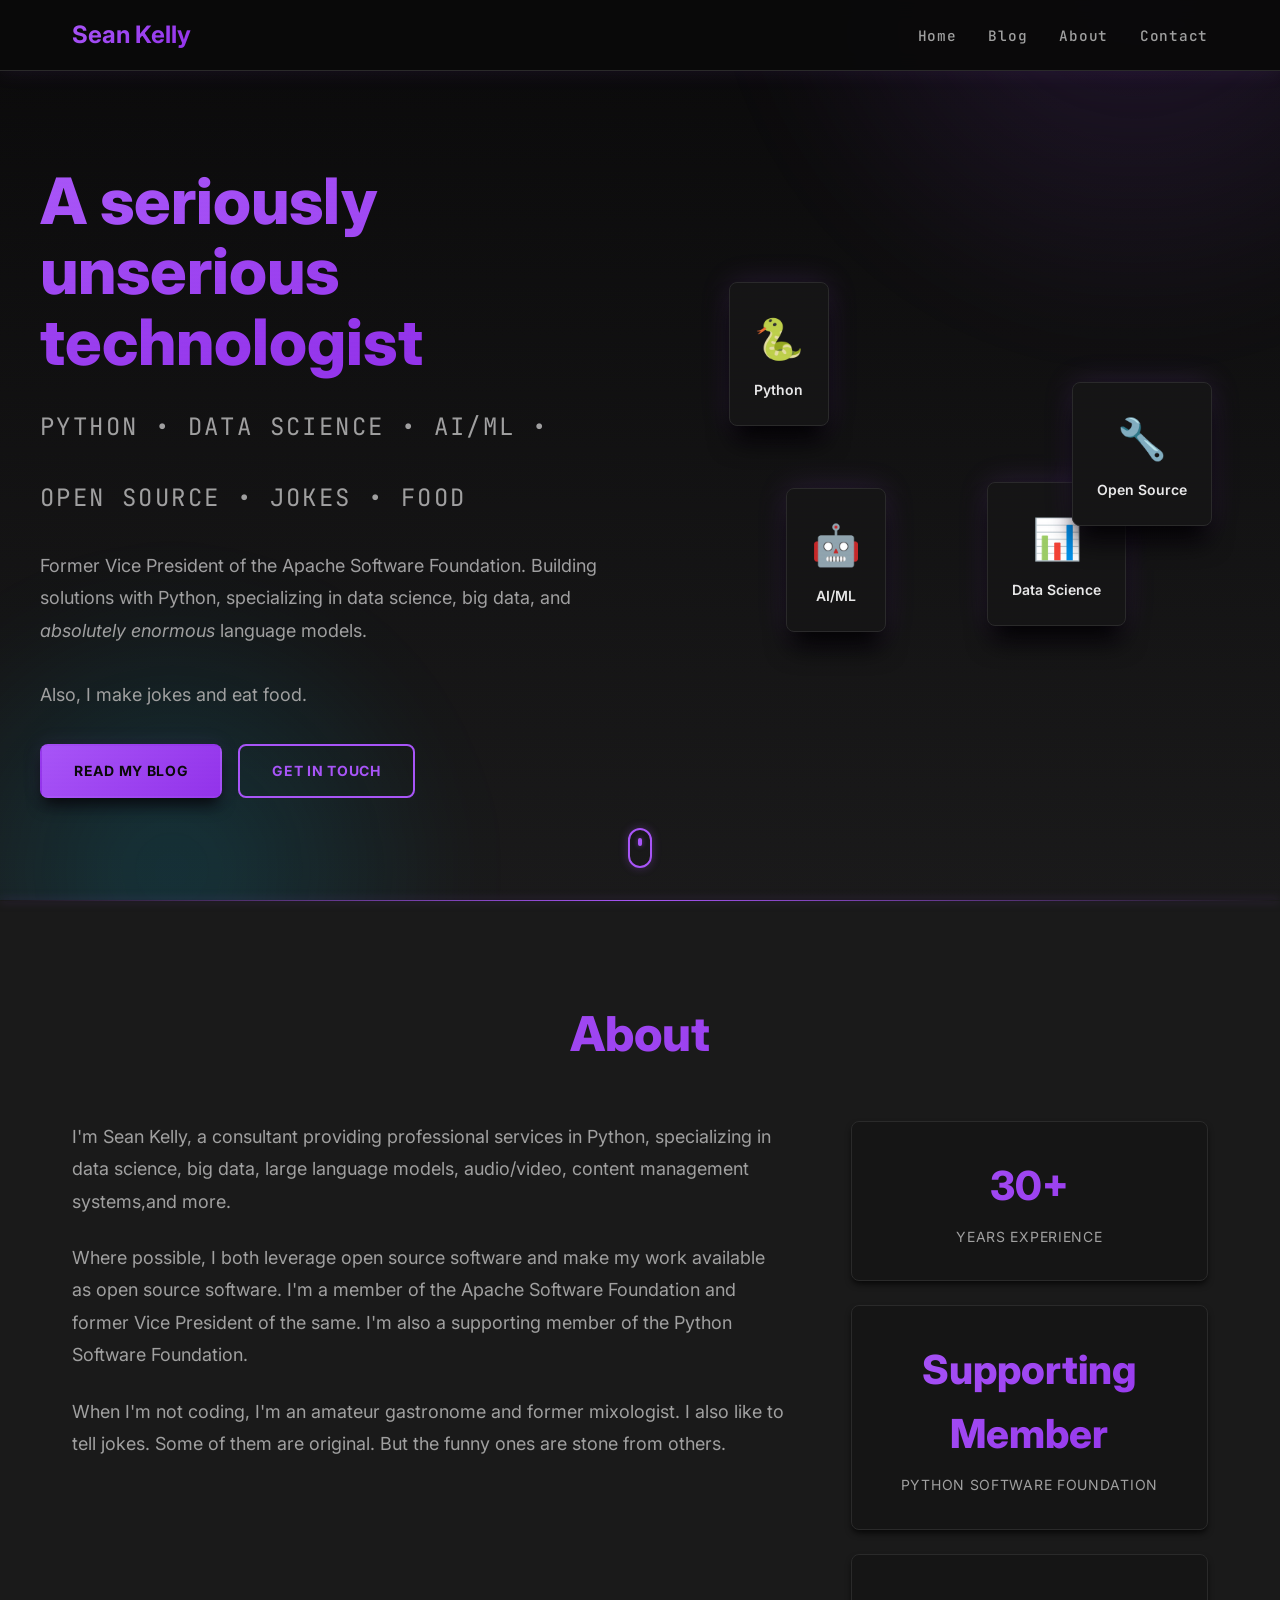
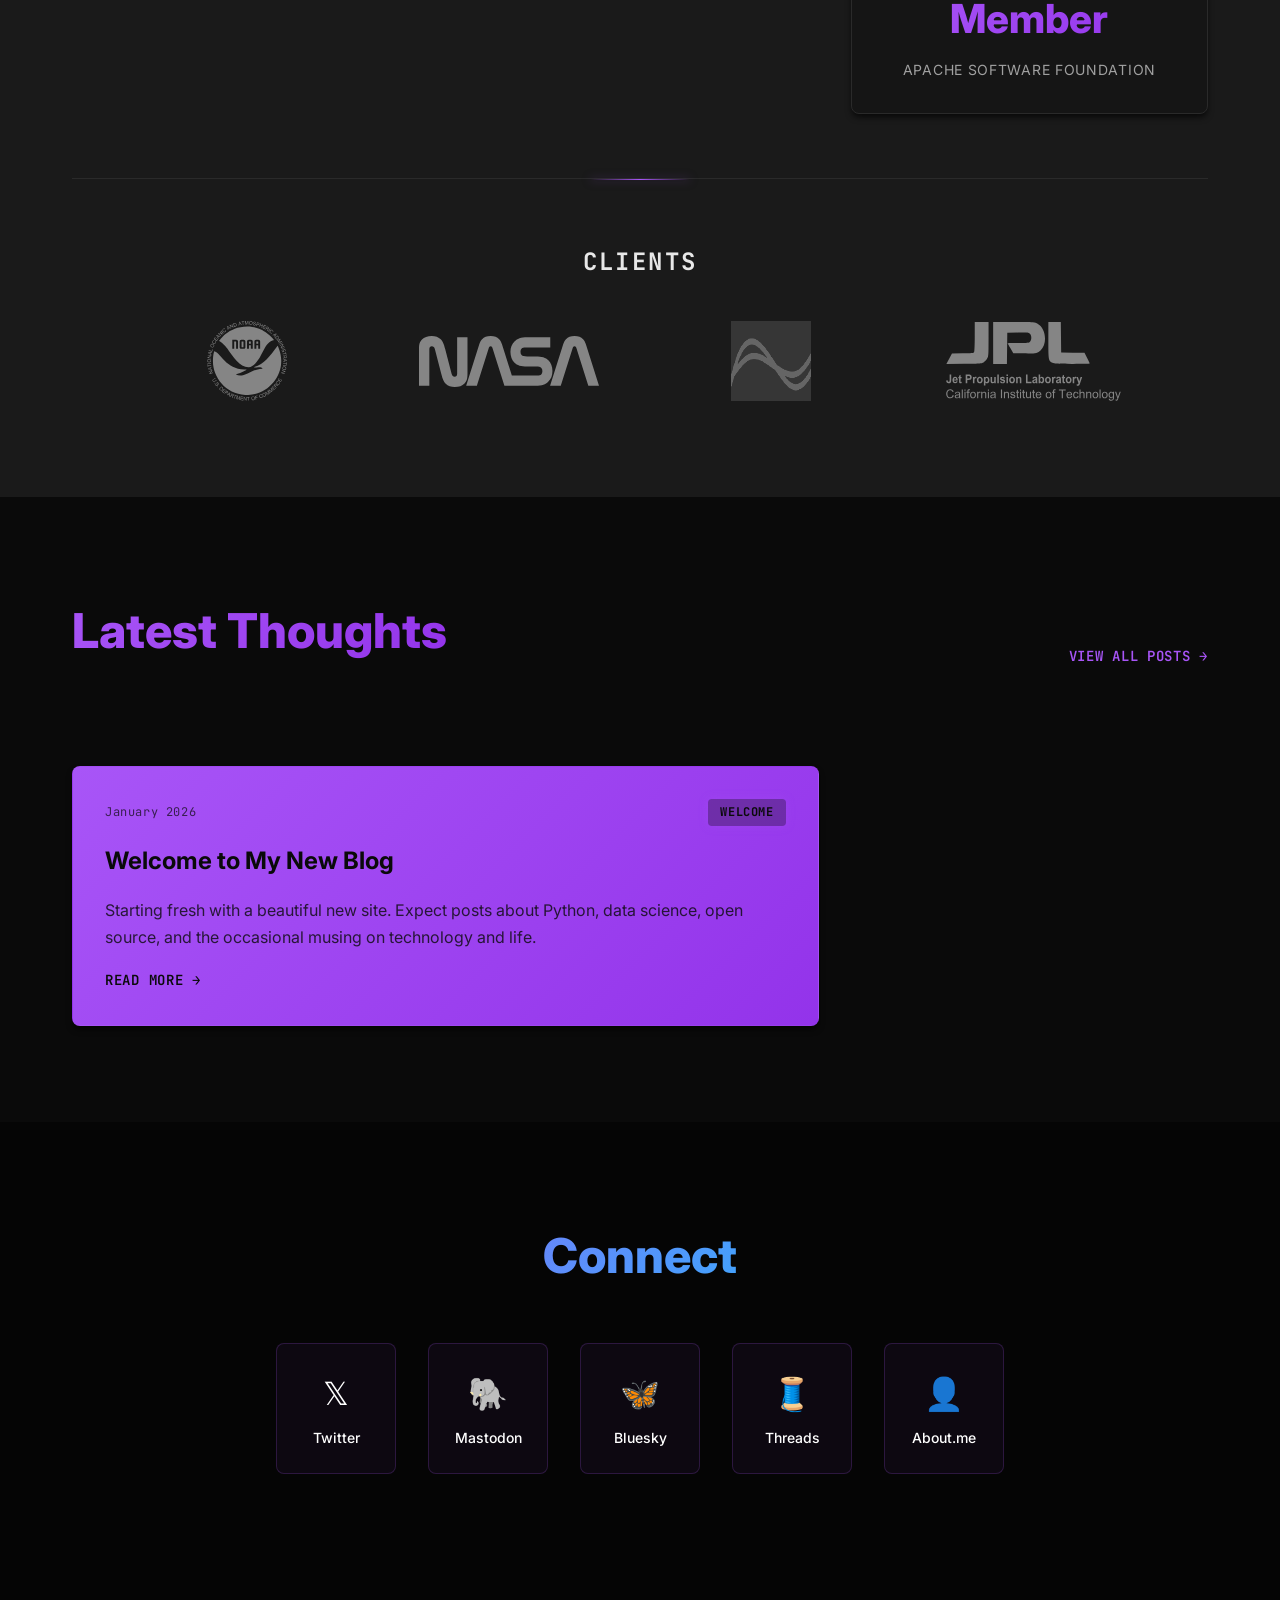
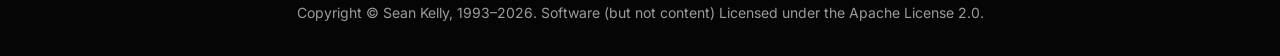
==== index.html @ 1324db7b "Progress so far" ====
<!DOCTYPE html>
<html lang="en">
<head>
    <meta charset="UTF-8">
    <meta name="viewport" content="width=device-width, initial-scale=1.0">
    <title>Sean Kelly | Independent Consultant & Technologist</title>
    <meta name="description" content="Sean Kelly - Independent consultant specializing in Python, data science, AI/ML, and open source software. Former Apache Software Foundation VP.">
    <link rel="stylesheet" href="styles.css">
    <link rel="preconnect" href="https://fonts.googleapis.com">
    <link rel="preconnect" href="https://fonts.gstatic.com" crossorigin>
    <link href="https://fonts.googleapis.com/css2?family=Inter:wght@300;400;500;600;700;800&family=JetBrains+Mono:wght@400;500&display=swap" rel="stylesheet">
</head>
<body>
    <nav class="navbar">
        <div class="nav-container">
            <a href="/" class="nav-logo">Sean Kelly</a>
            <div class="nav-links">
                <a href="/">Home</a>
                <a href="/blog.html">Blog</a>
                <a href="#about">About</a>
                <a href="#contact">Contact</a>
            </div>
        </div>
    </nav>

    <main>
        <!-- Hero Section -->
        <section class="hero">
            <div class="hero-content">
                <div class="hero-text">
                    <h1 class="hero-title">
                        <span class="gradient-text">A seriously unserious technologist</span>
                        <br>
                        <span class="hero-subtitle">Python • Data Science • AI/ML • Open Source • Jokes • Food</span>
                    </h1>
                    <p class="hero-description">
                        Former Vice President of the Apache Software Foundation. 
                        Building solutions with Python, specializing in data science, 
                        big data, and <em>absolutely enormous</em> language models.
                    </p>
                    <p class="hero-description">
                        Also, I make jokes and eat food.
                    </p>
                    <div class="hero-cta">
                        <a href="/blog.html" class="btn btn-primary">Read My Blog</a>
                        <a href="#contact" class="btn btn-secondary">Get In Touch</a>
                    </div>
                </div>
                <div class="hero-visual">
                    <div class="floating-card card-1">
                        <div class="card-icon">🐍</div>
                        <div class="card-text">Python</div>
                    </div>
                    <div class="floating-card card-2">
                        <div class="card-icon">📊</div>
                        <div class="card-text">Data Science</div>
                    </div>
                    <div class="floating-card card-3">
                        <div class="card-icon">🤖</div>
                        <div class="card-text">AI/ML</div>
                    </div>
                    <div class="floating-card card-4">
                        <div class="card-icon">🔧</div>
                        <div class="card-text">Open Source</div>
                    </div>
                </div>
            </div>
            <div class="scroll-indicator">
                <div class="mouse"></div>
            </div>
        </section>

        <!-- About Section -->
        <section id="about" class="about">
            <div class="container">
                <h2 class="section-title">About</h2>
                <div class="about-content">
                    <div class="about-text">
                        <p>
                            I'm Sean Kelly, a consultant providing professional services 
                            in Python, specializing in data science, big data, large language models,
                            audio/video, content management systems,and more.
                        </p>
                        <p>
                            Where possible, I both leverage open source software and make my work 
                            available as open source software. I'm a member of the Apache Software 
                            Foundation and former Vice President of the same. I'm also a supporting
                            member of the Python Software Foundation.
                        </p>
                        <p>
                            When I'm not coding, I'm an amateur gastronome and former mixologist.
                            I also like to tell jokes. Some of them are original. But the funny ones
                            are stone from others.
                        </p>
                    </div>
                    <div class="about-stats">
                        <div class="stat-card">
                            <div class="stat-number">30+</div>
                            <div class="stat-label">Years Experience</div>
                        </div>
                        <div class="stat-card">
                            <div class="stat-number">Supporting Member</div>
                            <div class="stat-label">Python Software Foundation</div>
                        </div>
                        <div class="stat-card">
                            <div class="stat-number">Member</div>
                            <div class="stat-label">Apache Software Foundation</div>
                        </div>
                    </div>
                </div>
                
                <!-- Clients Section -->
                <div class="clients-section">
                    <h3 class="clients-title">Clients</h3>
                    <div class="clients-grid">
                        <div class="client-logo">
                            <img src="images/logos/noaa.svg" alt="NOAA" onerror="this.style.display='none'; this.nextElementSibling.style.display='flex';">
                            <div class="client-logo-fallback" style="display: none;">NOAA</div>
                        </div>
                        <div class="client-logo">
                            <img src="images/logos/nasa.svg" alt="NASA" onerror="this.style.display='none'; this.nextElementSibling.style.display='flex';">
                            <div class="client-logo-fallback" style="display: none;">NASA</div>
                        </div>
                        <div class="client-logo">
                            <img src="images/logos/white-river.png" alt="White River" onerror="this.style.display='none'; this.nextElementSibling.style.display='flex';">
                            <div class="client-logo-fallback" style="display: none;">White River</div>
                        </div>
                        <div class="client-logo">
                            <img src="images/logos/jpl.svg" alt="JPL" onerror="this.style.display='none'; this.nextElementSibling.style.display='flex';">
                            <div class="client-logo-fallback" style="display: none;">JPL</div>
                        </div>
                    </div>
                </div>
            </div>
        </section>

        <!-- Latest Blog Posts Preview -->
        <section class="blog-preview">
            <div class="container">
                <div class="section-header">
                    <h2 class="section-title">Latest Thoughts</h2>
                    <a href="/blog.html" class="view-all">View All Posts →</a>
                </div>
                <div class="blog-grid" id="blog-preview">
                    <!-- Blog posts will be dynamically loaded or statically added -->
                    <div class="blog-card featured">
                        <div class="blog-card-header">
                            <span class="blog-date">January 2026</span>
                            <span class="blog-tag">Welcome</span>
                        </div>
                        <h3 class="blog-title">Welcome to My New Blog</h3>
                        <p class="blog-excerpt">
                            Starting fresh with a beautiful new site. Expect posts about Python, 
                            data science, open source, and the occasional musing on technology 
                            and life.
                        </p>
                        <a href="/blog.html" class="blog-link">Read More →</a>
                    </div>
                </div>
            </div>
        </section>

        <!-- Contact Section -->
        <section id="contact" class="contact">
            <div class="container">
                <h2 class="section-title">Connect</h2>
                <div class="social-links">
                    <a href="https://twitter.com/nutjob4life" class="social-link" target="_blank" rel="noopener noreferrer">
                        <span class="social-icon">𝕏</span>
                        <span class="social-label">Twitter</span>
                    </a>
                    <a href="https://fosstodon.org/@nutjob4life" class="social-link" rel="me" target="_blank" rel="noopener noreferrer">
                        <span class="social-icon">🐘</span>
                        <span class="social-label">Mastodon</span>
                    </a>
                    <a href="https://bsky.app/profile/nutjob4life.bsky.social" class="social-link" target="_blank" rel="noopener noreferrer">
                        <span class="social-icon">🦋</span>
                        <span class="social-label">Bluesky</span>
                    </a>
                    <a href="https://www.threads.net/@nutjob4life" class="social-link" target="_blank" rel="noopener noreferrer">
                        <span class="social-icon">🧵</span>
                        <span class="social-label">Threads</span>
                    </a>
                    <a href="https://about.me/sean.c.kelly" class="social-link" target="_blank" rel="noopener noreferrer">
                        <span class="social-icon">👤</span>
                        <span class="social-label">About.me</span>
                    </a>
                </div>
            </div>
        </section>
    </main>

    <footer class="footer">
        <div class="container">
            <p>Copyright © Sean Kelly, 1993–2026. Software (but not content) Licensed under the Apache License 2.0.</p>
        </div>
    </footer>

    <script src="script.js"></script>
</body>
</html>
---- styles.css ----
/* Reset and Base Styles */
* {
    margin: 0;
    padding: 0;
    box-sizing: border-box;
}

:root {
    /* Expanse-inspired dark theme with purple accents */
    --primary-color: #a855f7; /* Vibrant purple */
    --primary-dark: #9333ea;
    --secondary-color: #00d4ff; /* Cyan - like ship systems */
    --accent-color: #c084fc; /* Lighter purple */
    --text-primary: #e8e8e8;
    --text-secondary: #a0a0a0;
    --bg-primary: #0a0a0a; /* Deep space black */
    --bg-secondary: #1a1a1a; /* Slightly lighter for sections */
    --bg-dark: #050505; /* Darkest for contrast */
    --bg-card: #151515; /* Card backgrounds */
    --border-color: #2a2a2a;
    --border-glow: rgba(168, 85, 247, 0.3);
    --gradient-1: linear-gradient(135deg, #a855f7 0%, #9333ea 100%); /* Purple gradient */
    --gradient-2: linear-gradient(135deg, #00d4ff 0%, #0099cc 100%); /* Cyan gradient */
    --gradient-3: linear-gradient(135deg, #a855f7 0%, #00d4ff 100%); /* Purple to cyan */
    --gradient-4: linear-gradient(135deg, #1a1a1a 0%, #0a0a0a 100%);
    --shadow-sm: 0 1px 2px 0 rgba(0, 0, 0, 0.5);
    --shadow-md: 0 4px 6px -1px rgba(0, 0, 0, 0.7);
    --shadow-lg: 0 10px 15px -3px rgba(0, 0, 0, 0.8), 0 0 20px rgba(168, 85, 247, 0.1);
    --shadow-xl: 0 20px 25px -5px rgba(0, 0, 0, 0.9), 0 0 30px rgba(168, 85, 247, 0.15);
}

html {
    scroll-behavior: smooth;
}

body {
    font-family: 'Inter', -apple-system, BlinkMacSystemFont, 'Segoe UI', sans-serif;
    color: var(--text-primary);
    background-color: var(--bg-primary);
    background-image: 
        radial-gradient(circle at 20% 50%, rgba(168, 85, 247, 0.03) 0%, transparent 50%),
        radial-gradient(circle at 80% 80%, rgba(0, 212, 255, 0.03) 0%, transparent 50%),
        radial-gradient(circle at 40% 20%, rgba(168, 85, 247, 0.02) 0%, transparent 50%);
    background-attachment: fixed;
    line-height: 1.6;
    overflow-x: hidden;
    position: relative;
}

body::before {
    content: '';
    position: fixed;
    top: 0;
    left: 0;
    width: 100%;
    height: 100%;
    background-image: 
        radial-gradient(2px 2px at 20% 30%, rgba(255, 255, 255, 0.15), transparent),
        radial-gradient(2px 2px at 60% 70%, rgba(168, 85, 247, 0.1), transparent),
        radial-gradient(1px 1px at 50% 50%, rgba(255, 255, 255, 0.2), transparent),
        radial-gradient(1px 1px at 80% 10%, rgba(0, 212, 255, 0.1), transparent),
        radial-gradient(2px 2px at 90% 60%, rgba(255, 255, 255, 0.1), transparent),
        radial-gradient(1px 1px at 33% 80%, rgba(168, 85, 247, 0.15), transparent),
        radial-gradient(1px 1px at 15% 90%, rgba(0, 212, 255, 0.1), transparent);
    background-size: 200% 200%;
    background-position: 0% 0%;
    pointer-events: none;
    z-index: 0;
    animation: starfield 60s linear infinite;
    opacity: 0.6;
}

@keyframes starfield {
    0% {
        background-position: 0% 0%;
    }
    100% {
        background-position: 100% 100%;
    }
}

.container {
    max-width: 1200px;
    margin: 0 auto;
    padding: 0 2rem;
}

/* Navigation */
.navbar {
    position: fixed;
    top: 0;
    left: 0;
    right: 0;
    background: rgba(10, 10, 10, 0.95);
    backdrop-filter: blur(10px);
    border-bottom: 1px solid var(--border-color);
    box-shadow: 0 0 20px rgba(168, 85, 247, 0.1);
    z-index: 1000;
    transition: all 0.3s ease;
}

.navbar.scrolled {
    box-shadow: var(--shadow-md), 0 0 30px rgba(168, 85, 247, 0.15);
    border-bottom-color: rgba(168, 85, 247, 0.3);
}

.nav-container {
    max-width: 1200px;
    margin: 0 auto;
    padding: 1rem 2rem;
    display: flex;
    justify-content: space-between;
    align-items: center;
}

.nav-logo {
    font-size: 1.5rem;
    font-weight: 700;
    background: var(--gradient-1);
    -webkit-background-clip: text;
    -webkit-text-fill-color: transparent;
    background-clip: text;
    text-decoration: none;
    transition: transform 0.3s ease;
}

.nav-logo:hover {
    transform: scale(1.05);
}

.nav-links {
    display: flex;
    gap: 2rem;
    align-items: center;
}

.nav-links a {
    color: var(--text-secondary);
    text-decoration: none;
    font-weight: 500;
    transition: all 0.3s ease;
    position: relative;
    font-family: 'JetBrains Mono', monospace;
    font-size: 0.9rem;
    letter-spacing: 0.05em;
}

.nav-links a:hover,
.nav-links a.active {
    color: var(--primary-color);
    text-shadow: 0 0 10px rgba(168, 85, 247, 0.5);
}

.nav-links a::after {
    content: '';
    position: absolute;
    bottom: -4px;
    left: 0;
    width: 0;
    height: 2px;
    background: var(--gradient-1);
    box-shadow: 0 0 10px rgba(168, 85, 247, 0.8);
    transition: width 0.3s ease;
}

.nav-links a:hover::after,
.nav-links a.active::after {
    width: 100%;
}

/* Hero Section */
.hero {
    min-height: 100vh;
    display: flex;
    align-items: center;
    justify-content: center;
    position: relative;
    padding: 8rem 2rem 4rem;
    background: linear-gradient(180deg, #0a0a0a 0%, #1a1a1a 100%);
    overflow: hidden;
    z-index: 1;
}

.hero::before {
    content: '';
    position: absolute;
    top: -50%;
    right: -20%;
    width: 800px;
    height: 800px;
    background: radial-gradient(circle, rgba(168, 85, 247, 0.15) 0%, transparent 70%);
    border-radius: 50%;
    animation: float 20s ease-in-out infinite;
    filter: blur(40px);
}

.hero::after {
    content: '';
    position: absolute;
    bottom: -30%;
    left: -10%;
    width: 600px;
    height: 600px;
    background: radial-gradient(circle, rgba(0, 212, 255, 0.15) 0%, transparent 70%);
    border-radius: 50%;
    animation: float 15s ease-in-out infinite reverse;
    filter: blur(40px);
}

@keyframes float {
    0%, 100% {
        transform: translate(0, 0) rotate(0deg);
    }
    50% {
        transform: translate(30px, -30px) rotate(180deg);
    }
}

.hero-content {
    max-width: 1200px;
    width: 100%;
    display: grid;
    grid-template-columns: 1fr 1fr;
    gap: 4rem;
    align-items: center;
    position: relative;
    z-index: 1;
}

.hero-text {
    animation: fadeInUp 0.8s ease-out;
}

.hero-title {
    font-size: clamp(2.5rem, 5vw, 4rem);
    font-weight: 800;
    line-height: 1.1;
    margin-bottom: 1.5rem;
}

.gradient-text {
    background: var(--gradient-1);
    -webkit-background-clip: text;
    -webkit-text-fill-color: transparent;
    background-clip: text;
}

.hero-subtitle {
    font-size: clamp(1.25rem, 2vw, 1.5rem);
    font-weight: 400;
    color: var(--text-secondary);
    font-family: 'JetBrains Mono', monospace;
    letter-spacing: 0.1em;
    text-transform: uppercase;
}

.hero-description {
    font-size: 1.125rem;
    color: var(--text-secondary);
    margin: 2rem 0;
    line-height: 1.8;
}

.hero-cta {
    display: flex;
    gap: 1rem;
    margin-top: 2rem;
    flex-wrap: wrap;
}

.btn {
    padding: 0.875rem 2rem;
    border-radius: 0.5rem;
    font-weight: 600;
    text-decoration: none;
    transition: all 0.3s ease;
    display: inline-block;
    border: 2px solid transparent;
}

.btn-primary {
    background: var(--gradient-1);
    color: #0a0a0a;
    box-shadow: var(--shadow-lg);
    font-weight: 700;
    text-transform: uppercase;
    letter-spacing: 0.05em;
    font-size: 0.875rem;
}

.btn-primary:hover {
    transform: translateY(-2px);
    box-shadow: var(--shadow-xl), 0 0 30px rgba(168, 85, 247, 0.4);
    color: #0a0a0a;
}

.btn-secondary {
    background: transparent;
    color: var(--primary-color);
    border-color: var(--primary-color);
    font-weight: 700;
    text-transform: uppercase;
    letter-spacing: 0.05em;
    font-size: 0.875rem;
}

.btn-secondary:hover {
    background: var(--primary-color);
    color: #0a0a0a;
    transform: translateY(-2px);
    box-shadow: 0 0 20px rgba(168, 85, 247, 0.4);
}

/* Hero Visual */
.hero-visual {
    position: relative;
    height: 500px;
    animation: fadeInRight 0.8s ease-out 0.2s both;
}

.floating-card {
    position: absolute;
    background: var(--bg-card);
    border: 1px solid var(--border-color);
    border-radius: 0.5rem;
    padding: 1.5rem;
    box-shadow: var(--shadow-xl);
    display: flex;
    flex-direction: column;
    align-items: center;
    gap: 0.5rem;
    transition: all 0.3s ease;
    animation: floatCard 6s ease-in-out infinite;
    backdrop-filter: blur(10px);
}

.floating-card:hover {
    transform: scale(1.1) translateY(-10px);
    z-index: 10;
    border-color: var(--primary-color);
    box-shadow: var(--shadow-xl), 0 0 30px rgba(168, 85, 247, 0.3);
}

.card-icon {
    font-size: 2.5rem;
}

.card-text {
    font-weight: 600;
    color: var(--text-primary);
    font-size: 0.875rem;
}

.card-1 {
    top: 10%;
    left: 10%;
    animation-delay: 0s;
}

.card-2 {
    top: 50%;
    right: 20%;
    animation-delay: 1.5s;
}

.card-3 {
    bottom: 20%;
    left: 20%;
    animation-delay: 3s;
}

.card-4 {
    top: 30%;
    right: 5%;
    animation-delay: 4.5s;
}

@keyframes floatCard {
    0%, 100% {
        transform: translate(0, 0) rotate(0deg);
    }
    25% {
        transform: translate(10px, -15px) rotate(2deg);
    }
    50% {
        transform: translate(-5px, -25px) rotate(-2deg);
    }
    75% {
        transform: translate(-10px, -10px) rotate(1deg);
    }
}

@keyframes fadeInUp {
    from {
        opacity: 0;
        transform: translateY(30px);
    }
    to {
        opacity: 1;
        transform: translateY(0);
    }
}

@keyframes fadeInRight {
    from {
        opacity: 0;
        transform: translateX(30px);
    }
    to {
        opacity: 1;
        transform: translateX(0);
    }
}

/* Scroll Indicator */
.scroll-indicator {
    position: absolute;
    bottom: 2rem;
    left: 50%;
    transform: translateX(-50%);
    animation: bounce 2s infinite;
}

.mouse {
    width: 24px;
    height: 40px;
    border: 2px solid var(--primary-color);
    border-radius: 12px;
    position: relative;
    box-shadow: 0 0 10px rgba(168, 85, 247, 0.3);
}

.mouse::before {
    content: '';
    width: 4px;
    height: 8px;
    background: var(--primary-color);
    border-radius: 2px;
    position: absolute;
    top: 8px;
    left: 50%;
    transform: translateX(-50%);
    animation: scroll 2s infinite;
    box-shadow: 0 0 5px rgba(168, 85, 247, 0.5);
}

@keyframes bounce {
    0%, 100% {
        transform: translateX(-50%) translateY(0);
    }
    50% {
        transform: translateX(-50%) translateY(-10px);
    }
}

@keyframes scroll {
    0% {
        opacity: 1;
        transform: translateX(-50%) translateY(0);
    }
    100% {
        opacity: 0;
        transform: translateX(-50%) translateY(12px);
    }
}

/* Main element */
main {
    position: relative;
    z-index: 1;
}

/* Subtle scanline effect for Expanse feel */
main::after {
    content: '';
    position: fixed;
    top: 0;
    left: 0;
    width: 100%;
    height: 100%;
    background: linear-gradient(
        transparent 50%,
        rgba(168, 85, 247, 0.015) 50%
    );
    background-size: 100% 4px;
    pointer-events: none;
    z-index: 9999;
    animation: scanline 8s linear infinite;
    opacity: 0.4;
}

@keyframes scanline {
    0% {
        transform: translateY(0);
    }
    100% {
        transform: translateY(4px);
    }
}

/* Section Styles */
section {
    padding: 6rem 0;
    position: relative;
}

.section-title {
    font-size: clamp(2rem, 4vw, 3rem);
    font-weight: 800;
    margin-bottom: 3rem;
    text-align: center;
    background: var(--gradient-1);
    -webkit-background-clip: text;
    -webkit-text-fill-color: transparent;
    background-clip: text;
}

/* About Section */
.about {
    background: var(--bg-secondary);
    position: relative;
    z-index: 1;
}

.about::before {
    content: '';
    position: absolute;
    top: 0;
    left: 0;
    right: 0;
    height: 1px;
    background: linear-gradient(90deg, transparent, var(--primary-color), transparent);
    box-shadow: 0 0 10px rgba(168, 85, 247, 0.5);
}

.about-content {
    display: grid;
    grid-template-columns: 2fr 1fr;
    gap: 4rem;
    align-items: start;
}

.about-text p {
    font-size: 1.125rem;
    color: var(--text-secondary);
    margin-bottom: 1.5rem;
    line-height: 1.8;
}

.about-stats {
    display: flex;
    flex-direction: column;
    gap: 1.5rem;
}

.stat-card {
    background: var(--bg-card);
    border: 1px solid var(--border-color);
    padding: 2rem;
    border-radius: 0.5rem;
    box-shadow: var(--shadow-md);
    text-align: center;
    transition: all 0.3s ease;
    position: relative;
    overflow: hidden;
}

.stat-card::before {
    content: '';
    position: absolute;
    top: 0;
    left: 0;
    right: 0;
    height: 2px;
    background: var(--gradient-1);
    transform: scaleX(0);
    transition: transform 0.3s ease;
}

.stat-card:hover {
    transform: translateY(-5px);
    box-shadow: var(--shadow-xl), 0 0 20px rgba(168, 85, 247, 0.2);
    border-color: var(--primary-color);
}

.stat-card:hover::before {
    transform: scaleX(1);
}

.stat-number {
    font-size: 2.5rem;
    font-weight: 800;
    background: var(--gradient-1);
    -webkit-background-clip: text;
    -webkit-text-fill-color: transparent;
    background-clip: text;
}

.stat-label {
    color: var(--text-secondary);
    font-size: 0.875rem;
    margin-top: 0.5rem;
    text-transform: uppercase;
    letter-spacing: 0.05em;
}

/* Clients Section */
.clients-section {
    margin-top: 4rem;
    padding-top: 4rem;
    border-top: 1px solid var(--border-color);
    position: relative;
}

.clients-section::before {
    content: '';
    position: absolute;
    top: 0;
    left: 50%;
    transform: translateX(-50%);
    width: 100px;
    height: 1px;
    background: linear-gradient(90deg, transparent, var(--primary-color), transparent);
    box-shadow: 0 0 10px rgba(168, 85, 247, 0.5);
}

.clients-title {
    font-size: 1.5rem;
    font-weight: 700;
    text-align: center;
    margin-bottom: 2.5rem;
    color: var(--text-primary);
    text-transform: uppercase;
    letter-spacing: 0.1em;
    font-family: 'JetBrains Mono', monospace;
}

.clients-grid {
    display: grid;
    grid-template-columns: repeat(4, 1fr);
    gap: 3rem;
    align-items: center;
    justify-items: center;
    max-width: 1000px;
    margin: 0 auto;
}

.client-logo {
    width: 100%;
    max-width: 180px;
    height: 80px;
    display: flex;
    align-items: center;
    justify-content: center;
    opacity: 0.6;
    transition: all 0.3s ease;
    filter: grayscale(100%) brightness(0.8);
    position: relative;
}

.client-logo:hover {
    opacity: 1;
    filter: grayscale(0%) brightness(1);
    transform: scale(1.05);
}

.client-logo img {
    width: 100%;
    height: 100%;
    object-fit: contain;
    transition: all 0.3s ease;
    display: block;
}

/* Apply monochrome filter to SVG files */
.client-logo img[src$=".svg"] {
    filter: brightness(0) invert(1);
}

/* Handle PNG files - if you see a gray square, the PNG likely has a white/light background */
/* When we invert a white background, it becomes black and invisible */
/* Solution: Don't invert, just make it grayscale and bright */

.client-logo img[src$=".png"] {
    /* For PNGs: Use grayscale + brightness instead of invert */
    /* This works better for logos with white/light backgrounds */
    filter: grayscale(100%) brightness(1.5) contrast(1.1);
    opacity: 0.7;
}

.client-logo:hover img {
    opacity: 1;
}

.client-logo:hover img[src$=".svg"] {
    filter: brightness(0) invert(1) drop-shadow(0 0 10px rgba(168, 85, 247, 0.5));
}

.client-logo:hover img[src$=".png"] {
    filter: grayscale(100%) brightness(1.8) contrast(1.2) drop-shadow(0 0 10px rgba(168, 85, 247, 0.5));
    opacity: 1;
}

.client-logo-fallback {
    display: none;
    font-family: 'JetBrains Mono', monospace;
    font-size: 1.25rem;
    font-weight: 700;
    color: var(--text-secondary);
    text-transform: uppercase;
    letter-spacing: 0.1em;
    transition: all 0.3s ease;
    align-items: center;
    justify-content: center;
    width: 100%;
    height: 100%;
}

.client-logo:hover .client-logo-fallback {
    color: var(--primary-color);
    text-shadow: 0 0 10px rgba(168, 85, 247, 0.5);
}

/* Blog Preview Section */
.blog-preview {
    background: var(--bg-primary);
    position: relative;
    z-index: 1;
}

.section-header {
    display: flex;
    justify-content: space-between;
    align-items: center;
    margin-bottom: 3rem;
}

.view-all {
    color: var(--primary-color);
    text-decoration: none;
    font-weight: 600;
    transition: all 0.3s ease;
    font-family: 'JetBrains Mono', monospace;
    text-transform: uppercase;
    letter-spacing: 0.05em;
    font-size: 0.875rem;
}

.view-all:hover {
    transform: translateX(5px);
    text-shadow: 0 0 10px rgba(168, 85, 247, 0.5);
}

.blog-grid {
    display: grid;
    grid-template-columns: repeat(auto-fill, minmax(300px, 1fr));
    gap: 2rem;
}

.blog-card {
    background: var(--bg-card);
    border-radius: 0.5rem;
    padding: 2rem;
    box-shadow: var(--shadow-md);
    transition: all 0.3s ease;
    border: 1px solid var(--border-color);
    position: relative;
    overflow: hidden;
}

.blog-card::before {
    content: '';
    position: absolute;
    top: 0;
    left: 0;
    width: 3px;
    height: 100%;
    background: var(--gradient-1);
    transform: scaleY(0);
    transition: transform 0.3s ease;
}

.blog-card:hover {
    transform: translateY(-5px);
    box-shadow: var(--shadow-xl), 0 0 20px rgba(168, 85, 247, 0.2);
    border-color: var(--primary-color);
}

.blog-card:hover::before {
    transform: scaleY(1);
}

.blog-card.featured {
    grid-column: span 2;
    background: var(--gradient-1);
    color: #0a0a0a;
    border-color: transparent;
}

.blog-card.featured::before {
    display: none;
}

.blog-card-header {
    display: flex;
    justify-content: space-between;
    align-items: center;
    margin-bottom: 1rem;
    font-size: 0.875rem;
}

.blog-date {
    color: var(--text-secondary);
    font-family: 'JetBrains Mono', monospace;
    font-size: 0.75rem;
    letter-spacing: 0.05em;
}

.blog-card.featured .blog-date {
    color: rgba(10, 10, 10, 0.7);
}

.blog-tag {
    background: var(--primary-color);
    color: #0a0a0a;
    padding: 0.25rem 0.75rem;
    border-radius: 0.25rem;
    font-size: 0.75rem;
    font-weight: 700;
    font-family: 'JetBrains Mono', monospace;
    text-transform: uppercase;
    letter-spacing: 0.05em;
    box-shadow: 0 0 10px rgba(168, 85, 247, 0.3);
}

.blog-card.featured .blog-tag {
    background: rgba(10, 10, 10, 0.3);
    color: #0a0a0a;
}

.blog-title {
    font-size: 1.5rem;
    font-weight: 700;
    margin-bottom: 1rem;
    color: var(--text-primary);
}

.blog-card.featured .blog-title {
    color: #0a0a0a;
}

.blog-excerpt {
    color: var(--text-secondary);
    margin-bottom: 1rem;
    line-height: 1.7;
}

.blog-card.featured .blog-excerpt {
    color: rgba(10, 10, 10, 0.8);
}

.blog-link {
    color: var(--primary-color);
    text-decoration: none;
    font-weight: 600;
    transition: all 0.3s ease;
    display: inline-block;
    font-family: 'JetBrains Mono', monospace;
    font-size: 0.875rem;
    text-transform: uppercase;
    letter-spacing: 0.05em;
}

.blog-link:hover {
    transform: translateX(5px);
    text-shadow: 0 0 10px rgba(168, 85, 247, 0.5);
}

.blog-card.featured .blog-link {
    color: #0a0a0a;
}

/* Blog Page */
.blog-header {
    padding: 8rem 2rem 4rem;
    text-align: center;
    background: var(--gradient-1);
    color: #0a0a0a;
    margin-top: 60px;
    position: relative;
    overflow: hidden;
}

.blog-header::before {
    content: '';
    position: absolute;
    top: 0;
    left: 0;
    right: 0;
    bottom: 0;
    background: 
        repeating-linear-gradient(
            0deg,
            transparent,
            transparent 2px,
            rgba(10, 10, 10, 0.03) 2px,
            rgba(10, 10, 10, 0.03) 4px
        );
    pointer-events: none;
}

.page-title {
    font-size: clamp(2.5rem, 5vw, 4rem);
    font-weight: 800;
    margin-bottom: 1rem;
}

.page-subtitle {
    font-size: 1.25rem;
    opacity: 0.9;
}

.blog-list {
    padding: 4rem 0;
    position: relative;
    z-index: 1;
}

/* Contact Section */
.contact {
    background: var(--bg-dark);
    color: white;
}

.contact .section-title {
    background: linear-gradient(135deg, #a855f7 0%, #00d4ff 100%);
    -webkit-background-clip: text;
    -webkit-text-fill-color: transparent;
    background-clip: text;
}

.social-links {
    display: flex;
    justify-content: center;
    gap: 2rem;
    flex-wrap: wrap;
}

.social-link {
    display: flex;
    flex-direction: column;
    align-items: center;
    gap: 0.5rem;
    padding: 1.5rem;
    background: rgba(168, 85, 247, 0.05);
    border-radius: 0.5rem;
    text-decoration: none;
    color: white;
    transition: all 0.3s ease;
    border: 1px solid rgba(168, 85, 247, 0.2);
    min-width: 120px;
    position: relative;
    overflow: hidden;
}

.social-link::before {
    content: '';
    position: absolute;
    top: 0;
    left: -100%;
    width: 100%;
    height: 100%;
    background: linear-gradient(90deg, transparent, rgba(168, 85, 247, 0.2), transparent);
    transition: left 0.5s ease;
}

.social-link:hover::before {
    left: 100%;
}

.social-link:hover {
    background: rgba(168, 85, 247, 0.1);
    transform: translateY(-5px);
    border-color: var(--primary-color);
    box-shadow: 0 0 20px rgba(168, 85, 247, 0.3);
}

.social-icon {
    font-size: 2rem;
}

.social-label {
    font-size: 0.875rem;
    font-weight: 500;
}

/* Footer */
.footer {
    background: var(--bg-dark);
    color: rgba(255, 255, 255, 0.6);
    padding: 2rem 0;
    text-align: center;
    font-size: 0.875rem;
}

/* Responsive Design */
@media (max-width: 768px) {
    .nav-links {
        gap: 1rem;
        font-size: 0.875rem;
    }

    .hero-content {
        grid-template-columns: 1fr;
        gap: 2rem;
    }

    .hero-visual {
        height: 300px;
    }

    .about-content {
        grid-template-columns: 1fr;
    }

    .clients-grid {
        grid-template-columns: repeat(2, 1fr);
        gap: 2rem;
    }

    .blog-card.featured {
        grid-column: span 1;
    }

    .section-header {
        flex-direction: column;
        align-items: flex-start;
        gap: 1rem;
    }

    .hero-cta {
        flex-direction: column;
    }

    .btn {
        width: 100%;
        text-align: center;
    }
}

@media (max-width: 480px) {
    .container {
        padding: 0 1rem;
    }

    .nav-container {
        padding: 1rem;
    }

    .hero {
        padding: 6rem 1rem 2rem;
    }

    section {
        padding: 4rem 0;
    }

    .blog-grid {
        grid-template-columns: 1fr;
    }

    .clients-grid {
        grid-template-columns: 1fr;
        gap: 2rem;
    }

    .client-logo {
        max-width: 150px;
        height: 60px;
    }
}
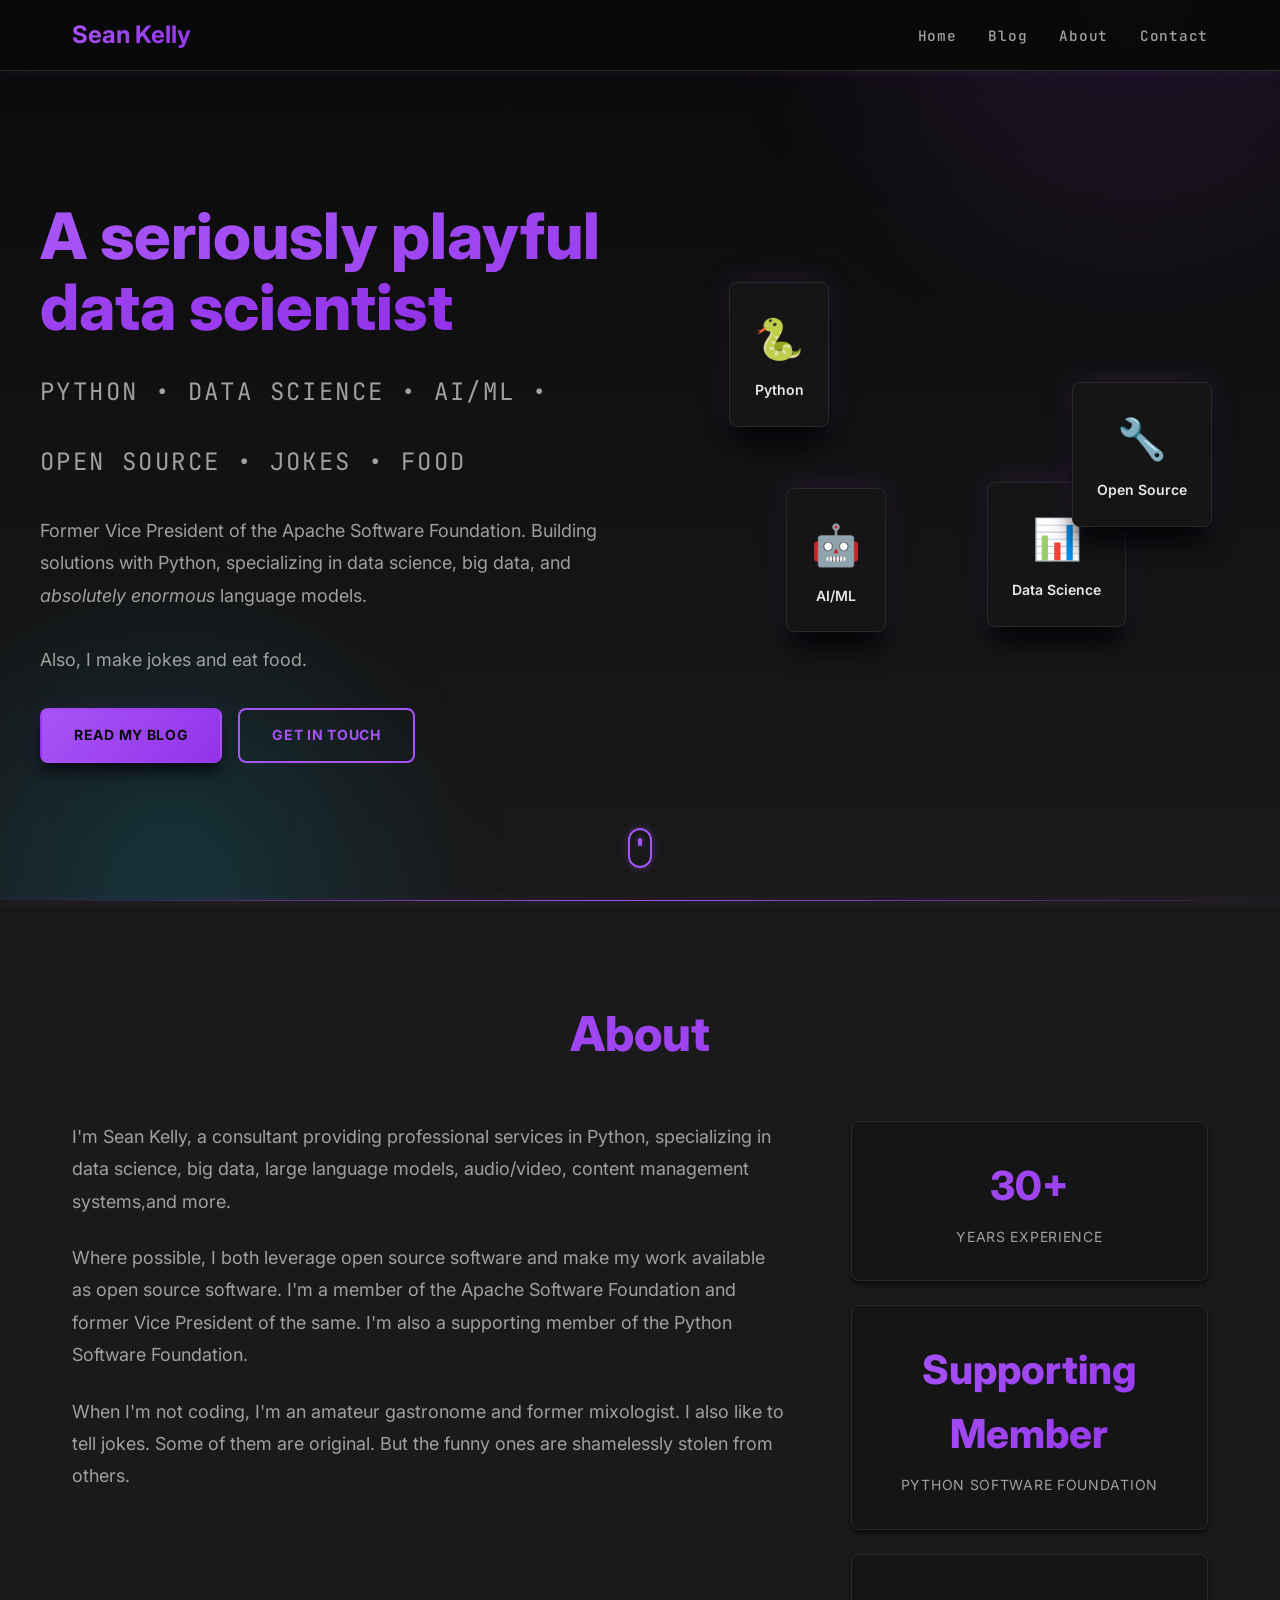
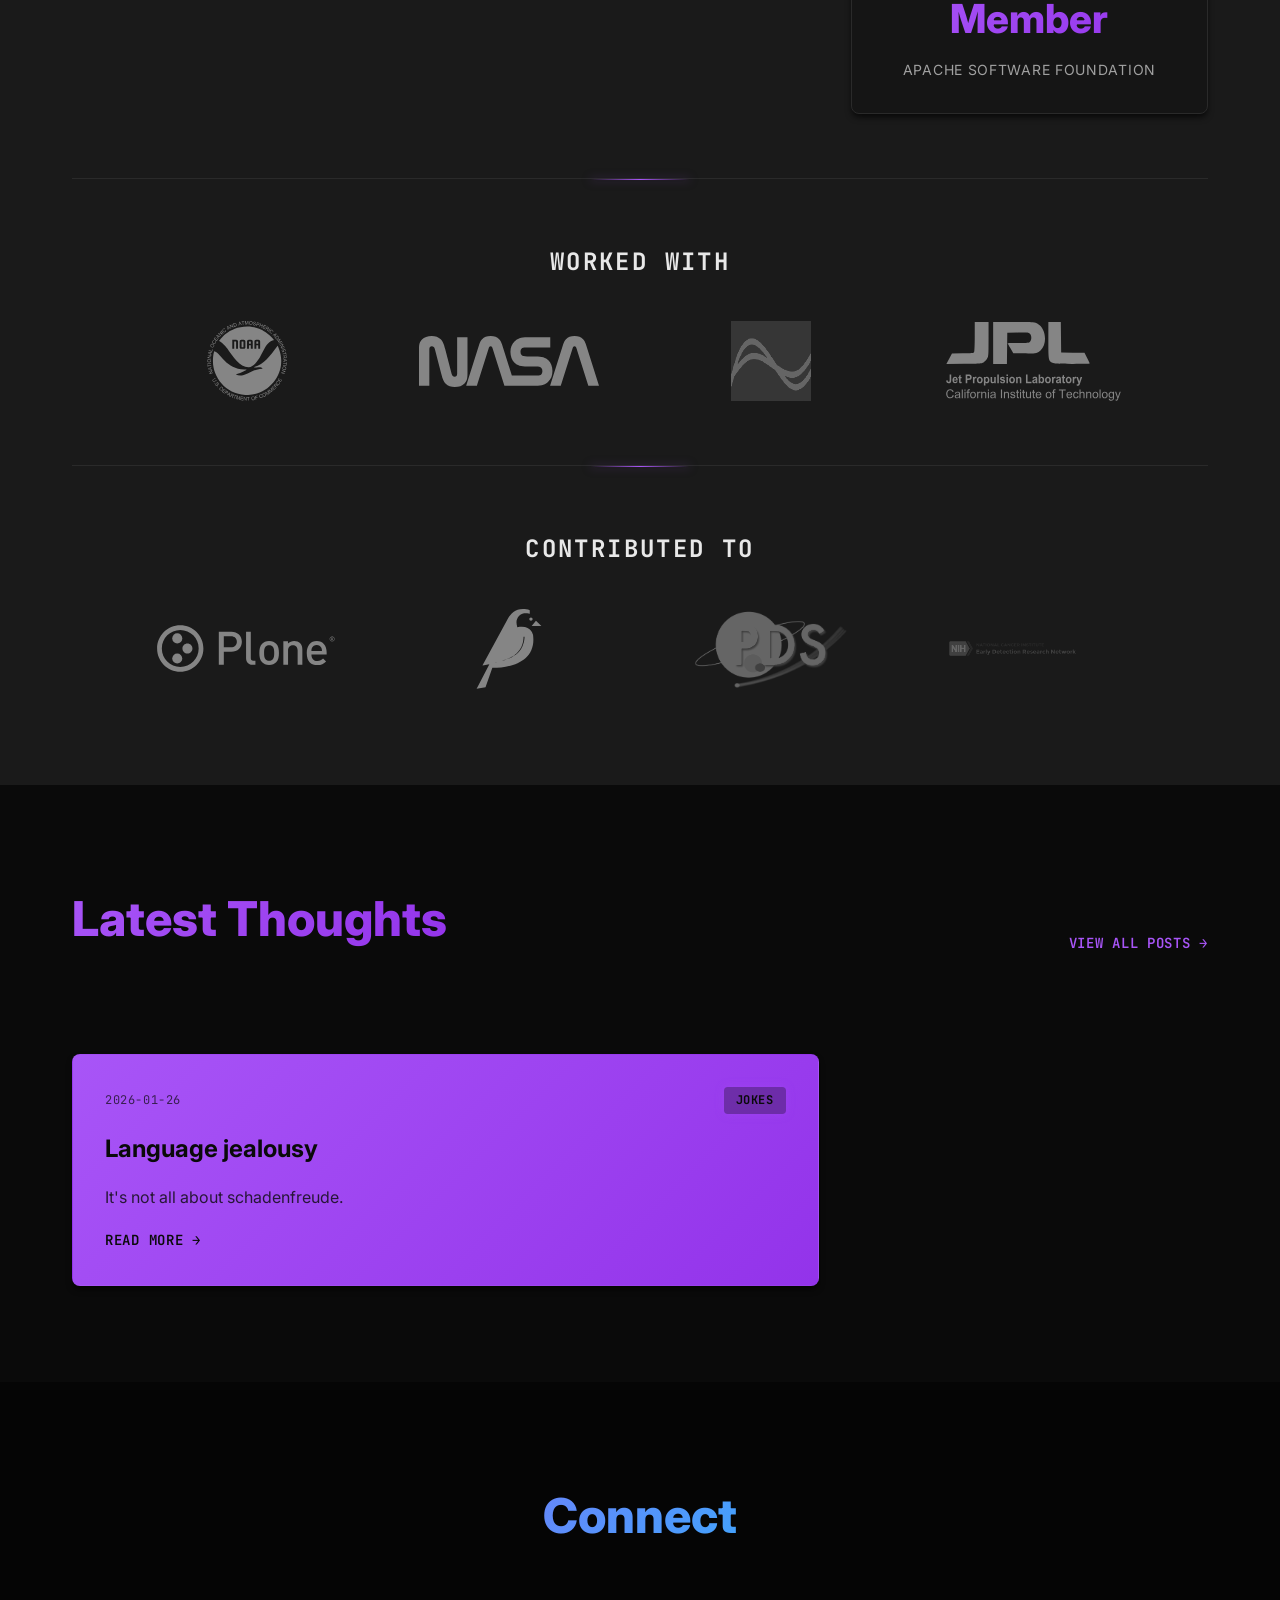
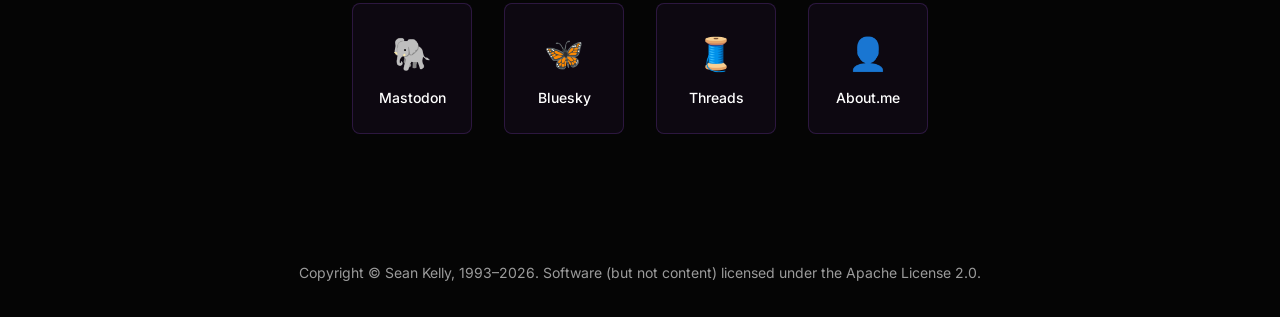
==== commit 963a3e48: "Initial AI-powered re-development inspired by Kevin Roose" ====
--- a/index.html
+++ b/index.html
@@ -29,7 +29,7 @@
             <div class="hero-content">
                 <div class="hero-text">
                     <h1 class="hero-title">
-                        <span class="gradient-text">A seriously unserious technologist</span>
+                        <span class="gradient-text">A seriously playful data scientist</span>
                         <br>
                         <span class="hero-subtitle">Python • Data Science • AI/ML • Open Source • Jokes • Food</span>
                     </h1>
@@ -90,7 +90,7 @@
                         <p>
                             When I'm not coding, I'm an amateur gastronome and former mixologist.
                             I also like to tell jokes. Some of them are original. But the funny ones
-                            are stone from others.
+                            are shamelessly stolen from others.
                         </p>
                     </div>
                     <div class="about-stats">
@@ -111,24 +111,65 @@
                 
                 <!-- Clients Section -->
                 <div class="clients-section">
-                    <h3 class="clients-title">Clients</h3>
+                    <h3 class="clients-title">Worked With</h3>
                     <div class="clients-grid">
                         <div class="client-logo">
-                            <img src="images/logos/noaa.svg" alt="NOAA" onerror="this.style.display='none'; this.nextElementSibling.style.display='flex';">
-                            <div class="client-logo-fallback" style="display: none;">NOAA</div>
-                        </div>
-                        <div class="client-logo">
-                            <img src="images/logos/nasa.svg" alt="NASA" onerror="this.style.display='none'; this.nextElementSibling.style.display='flex';">
-                            <div class="client-logo-fallback" style="display: none;">NASA</div>
-                        </div>
-                        <div class="client-logo">
-                            <img src="images/logos/white-river.png" alt="White River" onerror="this.style.display='none'; this.nextElementSibling.style.display='flex';">
-                            <div class="client-logo-fallback" style="display: none;">White River</div>
-                        </div>
-                        <div class="client-logo">
-                            <img src="images/logos/jpl.svg" alt="JPL" onerror="this.style.display='none'; this.nextElementSibling.style.display='flex';">
-                            <div class="client-logo-fallback" style="display: none;">JPL</div>
-                        </div>
+                            <a href="https://www.noaa.gov/" target="_blank" rel="noopener noreferrer" class="client-logo-link">
+                                <img src="images/logos/noaa.svg" alt="NOAA" onerror="this.style.display='none'; this.nextElementSibling.style.display='flex';">
+                                <div class="client-logo-fallback" style="display: none;">NOAA</div>
+                            </a>
+                        </div>
+                        <div class="client-logo">
+                            <a href="https://www.nasa.gov/" target="_blank" rel="noopener noreferrer" class="client-logo-link">
+                                <img src="images/logos/nasa.svg" alt="NASA" onerror="this.style.display='none'; this.nextElementSibling.style.display='flex';">
+                                <div class="client-logo-fallback" style="display: none;">NASA</div>
+                            </a>
+                        </div>
+                        <div class="client-logo">
+                            <a href="https://www.whiterivercomputing.com/" target="_blank" rel="noopener noreferrer" class="client-logo-link">
+                                <img src="images/logos/white-river.png" alt="White River" onerror="this.style.display='none'; this.nextElementSibling.style.display='flex';">
+                                <div class="client-logo-fallback" style="display: none;">White River</div>
+                            </a>
+                        </div>
+                        <div class="client-logo">
+                            <a href="https://www.jpl.nasa.gov/" target="_blank" rel="noopener noreferrer" class="client-logo-link">
+                                <img src="images/logos/jpl.svg" alt="JPL" onerror="this.style.display='none'; this.nextElementSibling.style.display='flex';">
+                                <div class="client-logo-fallback" style="display: none;">JPL</div>
+                            </a>
+                        </div>
+                    </div>
+                </div>
+                
+                <!-- Contributions Section -->
+                <div class="clients-section">
+                    <h3 class="clients-title">Contributed To</h3>
+                    <div class="clients-grid">
+                        <div class="client-logo">
+                            <a href="https://plone.org/" target="_blank" rel="noopener noreferrer" class="client-logo-link">
+                                <img src="images/logos/plone.svg" alt="Plone" onerror="this.style.display='none'; this.nextElementSibling.style.display='flex';">
+                                <div class="client-logo-fallback" style="display: none;">Plone</div>
+                            </a>
+                        </div>
+                        <div class="client-logo">
+                            <a href="https://wagtail.org/" target="_blank" rel="noopener noreferrer" class="client-logo-link">
+                                <img src="images/logos/wagtail.svg" alt="Wagtail" onerror="this.style.display='none'; this.nextElementSibling.style.display='flex';">
+                                <div class="client-logo-fallback" style="display: none;">Wagtail</div>
+                            </a>
+                        </div>
+                        <div class="client-logo">
+                            <a href="https://pds.nasa.gov/" target="_blank" rel="noopener noreferrer" class="client-logo-link">
+                                <img src="images/logos/pds.png" alt="Planetary Data System"
+                                    onerror="this.style.display='none'; this.nextElementSibling.style.display='flex';">
+                                <div class="client-logo-fallback" style="display: none;">PDS</div>
+                            </a>
+                        </div>
+                        <div class="client-logo">
+                            <a href="https://edrn.cancer.gov" target="_blank" rel="noopener noreferrer" class="client-logo-link">
+                                <img src="images/logos/edrn.png" alt="Early Detection Research Network" onerror="this.style.display='none'; this.nextElementSibling.style.display='flex';">
+                                <div class="client-logo-fallback" style="display: none;">EDRN</div>
+                            </a>
+                        </div>
+
                     </div>
                 </div>
             </div>
@@ -145,16 +186,14 @@
                     <!-- Blog posts will be dynamically loaded or statically added -->
                     <div class="blog-card featured">
                         <div class="blog-card-header">
-                            <span class="blog-date">January 2026</span>
-                            <span class="blog-tag">Welcome</span>
-                        </div>
-                        <h3 class="blog-title">Welcome to My New Blog</h3>
+                            <span class="blog-date">2026-01-26</span>
+                            <span class="blog-tag">jokes</span>
+                        </div>
+                        <h3 class="blog-title">Language jealousy</h3>
                         <p class="blog-excerpt">
-                            Starting fresh with a beautiful new site. Expect posts about Python, 
-                            data science, open source, and the occasional musing on technology 
-                            and life.
-                        </p>
-                        <a href="/blog.html" class="blog-link">Read More →</a>
+                            It's not all about schadenfreude.
+                        </p>
+                        <a href="posts/schadenfreude.html" class="blog-link">Read More →</a>
                     </div>
                 </div>
             </div>
@@ -165,15 +204,17 @@
             <div class="container">
                 <h2 class="section-title">Connect</h2>
                 <div class="social-links">
-                    <a href="https://twitter.com/nutjob4life" class="social-link" target="_blank" rel="noopener noreferrer">
+                    <!-- Elon no
+                    <a href="https://twitter.com/nutjob4life" class="social-link" target="_blank">
                         <span class="social-icon">𝕏</span>
                         <span class="social-label">Twitter</span>
                     </a>
-                    <a href="https://fosstodon.org/@nutjob4life" class="social-link" rel="me" target="_blank" rel="noopener noreferrer">
+                    -->
+                    <a href="https://fosstodon.org/@nutjob4life" class="social-link" rel="me noopener noreferrer" target="_blank">
                         <span class="social-icon">🐘</span>
                         <span class="social-label">Mastodon</span>
                     </a>
-                    <a href="https://bsky.app/profile/nutjob4life.bsky.social" class="social-link" target="_blank" rel="noopener noreferrer">
+                    <a href="https://bsky.app/profile/seankelly.biz" class="social-link" target="_blank" rel="noopener noreferrer">
                         <span class="social-icon">🦋</span>
                         <span class="social-label">Bluesky</span>
                     </a>
@@ -192,7 +233,7 @@
 
     <footer class="footer">
         <div class="container">
-            <p>Copyright © Sean Kelly, 1993–2026. Software (but not content) Licensed under the Apache License 2.0.</p>
+            <p>Copyright © Sean Kelly, 1993–2026. Software (but not content) licensed under the Apache License 2.0.</p>
         </div>
     </footer>
 
--- a/styles.css
+++ b/styles.css
@@ -637,12 +637,18 @@
 
 .clients-grid {
     display: grid;
-    grid-template-columns: repeat(4, 1fr);
+    grid-template-columns: repeat(auto-fit, minmax(150px, 1fr));
     gap: 3rem;
     align-items: center;
     justify-items: center;
     max-width: 1000px;
     margin: 0 auto;
+}
+
+/* When there are 3 items, ensure they're evenly distributed */
+.clients-grid .client-logo:only-child,
+.clients-grid .client-logo:nth-child(3):last-child {
+    /* Auto-fit will handle this, but we ensure proper spacing */
 }
 
 .client-logo {
@@ -656,6 +662,16 @@
     transition: all 0.3s ease;
     filter: grayscale(100%) brightness(0.8);
     position: relative;
+}
+
+.client-logo-link {
+    width: 100%;
+    height: 100%;
+    display: flex;
+    align-items: center;
+    justify-content: center;
+    text-decoration: none;
+    color: inherit;
 }
 
 .client-logo:hover {
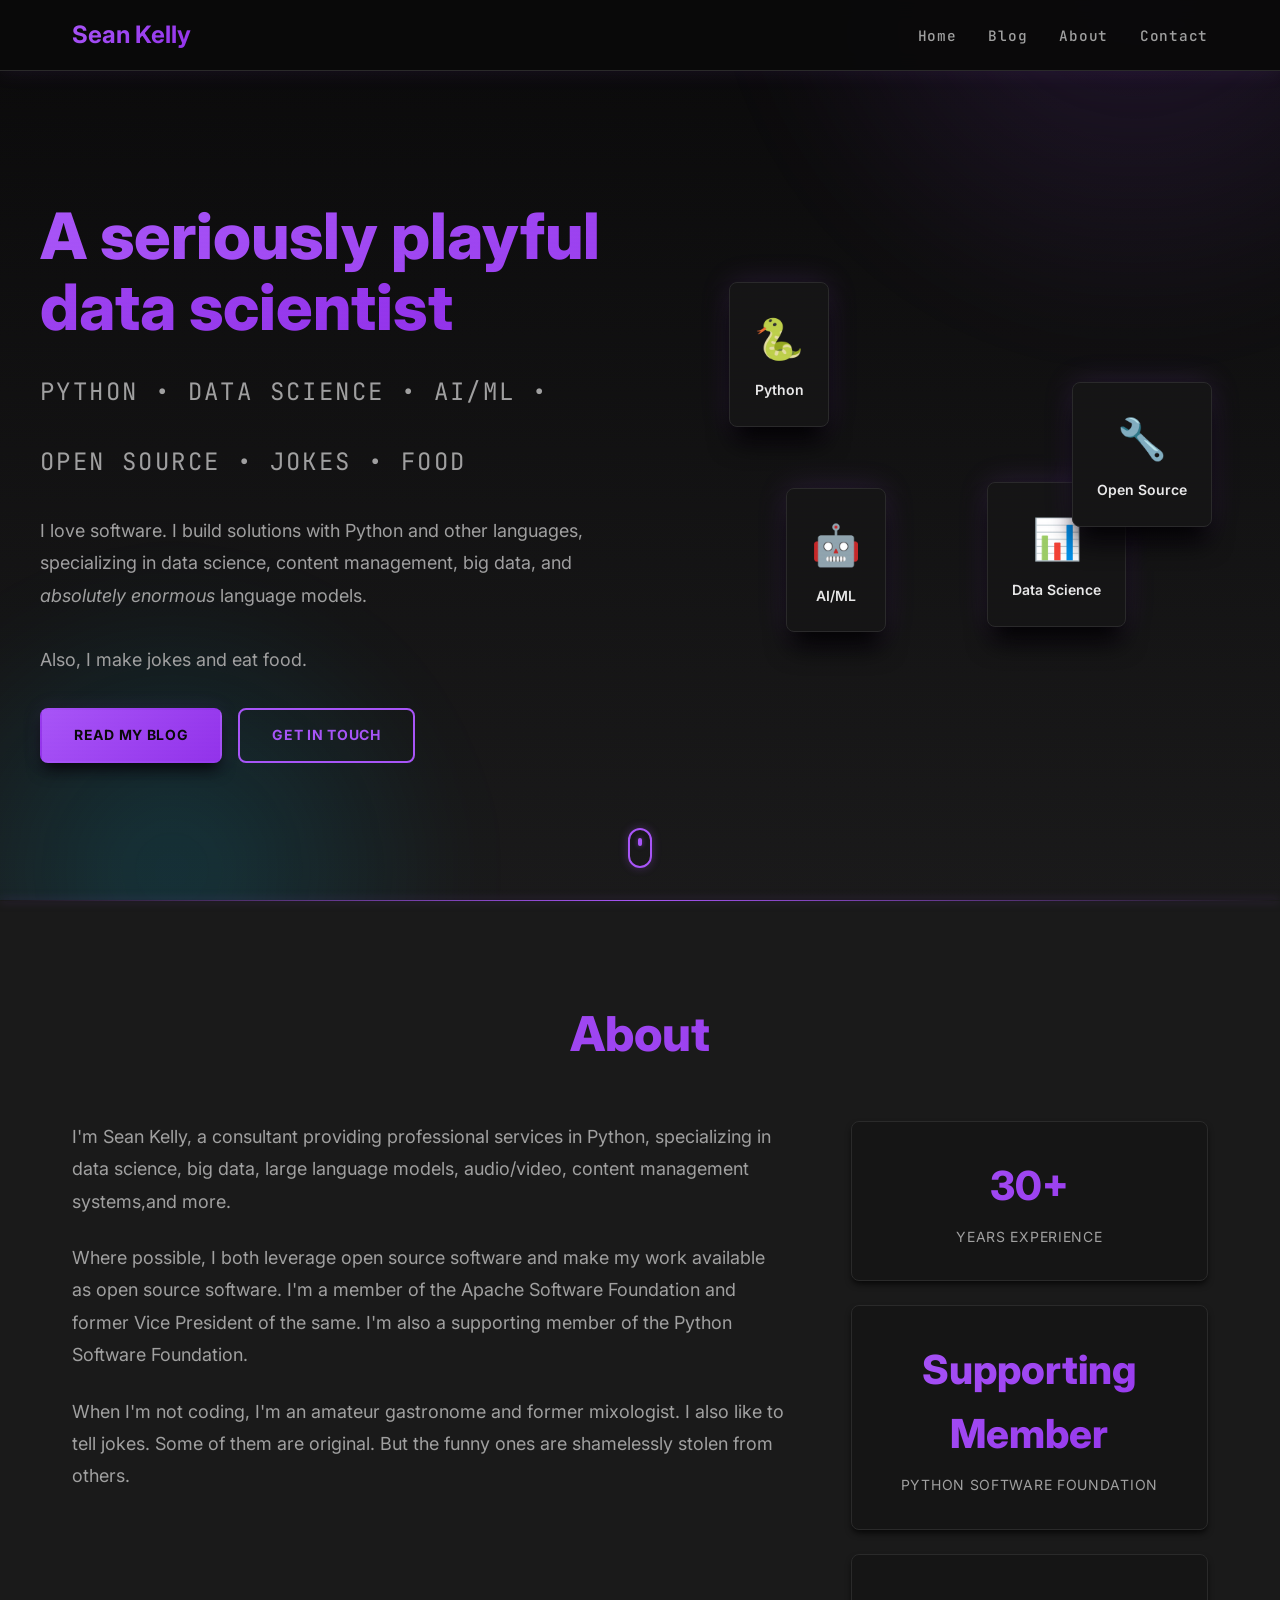
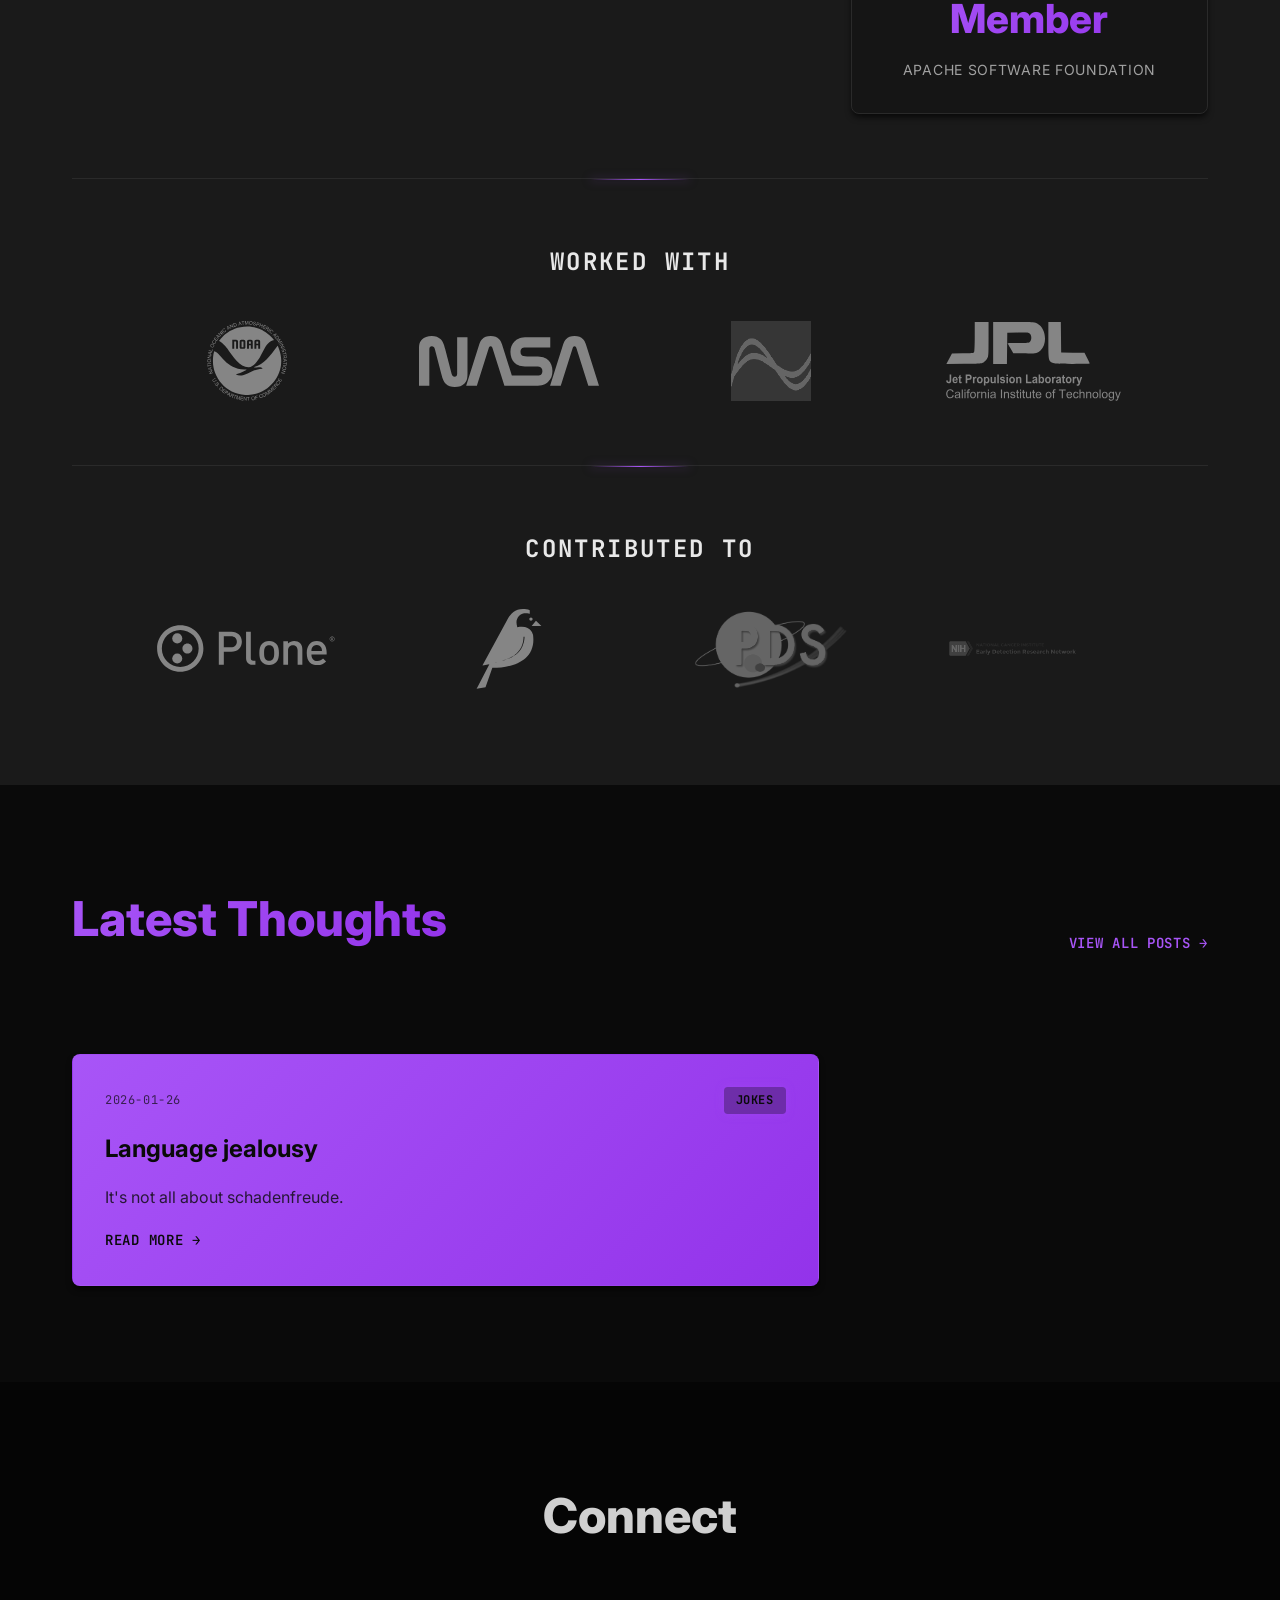
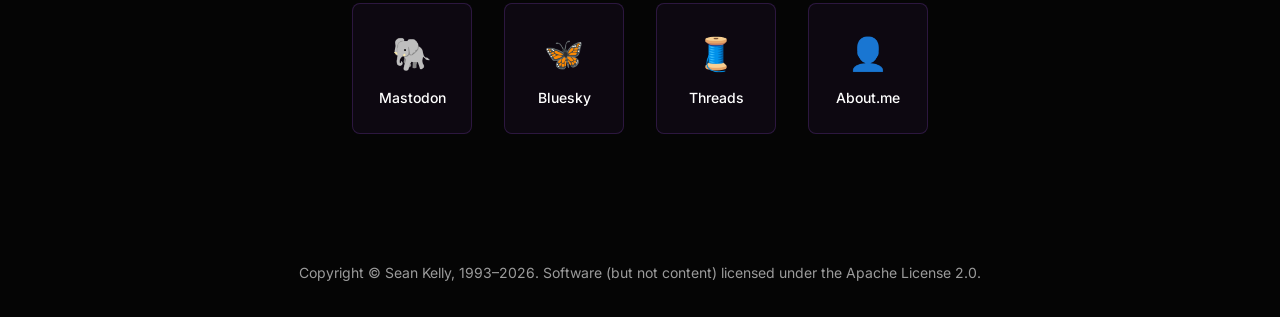
==== commit fe4f6327: "Clean up hero desc and meta desc" ====
--- a/index.html
+++ b/index.html
@@ -4,7 +4,7 @@
     <meta charset="UTF-8">
     <meta name="viewport" content="width=device-width, initial-scale=1.0">
     <title>Sean Kelly | Independent Consultant & Technologist</title>
-    <meta name="description" content="Sean Kelly - Independent consultant specializing in Python, data science, AI/ML, and open source software. Former Apache Software Foundation VP.">
+    <meta name="description" content="Sean Kelly — Python, data science, AI/ML, open source software, jokes, food">
     <link rel="stylesheet" href="styles.css">
     <link rel="preconnect" href="https://fonts.googleapis.com">
     <link rel="preconnect" href="https://fonts.gstatic.com" crossorigin>
@@ -34,9 +34,9 @@
                         <span class="hero-subtitle">Python • Data Science • AI/ML • Open Source • Jokes • Food</span>
                     </h1>
                     <p class="hero-description">
-                        Former Vice President of the Apache Software Foundation. 
-                        Building solutions with Python, specializing in data science, 
-                        big data, and <em>absolutely enormous</em> language models.
+                        I love software. I build solutions with Python and other languages,
+                        specializing in data science, content management, big data,
+                        and <em>absolutely enormous</em> language models.
                     </p>
                     <p class="hero-description">
                         Also, I make jokes and eat food.
--- a/styles.css
+++ b/styles.css
@@ -949,10 +949,11 @@
 }
 
 .contact .section-title {
-    background: linear-gradient(135deg, #a855f7 0%, #00d4ff 100%);
-    -webkit-background-clip: text;
-    -webkit-text-fill-color: transparent;
-    background-clip: text;
+    color: #d0d0d0;
+    background: none;
+    -webkit-background-clip: unset;
+    -webkit-text-fill-color: unset;
+    background-clip: unset;
 }
 
 .social-links {
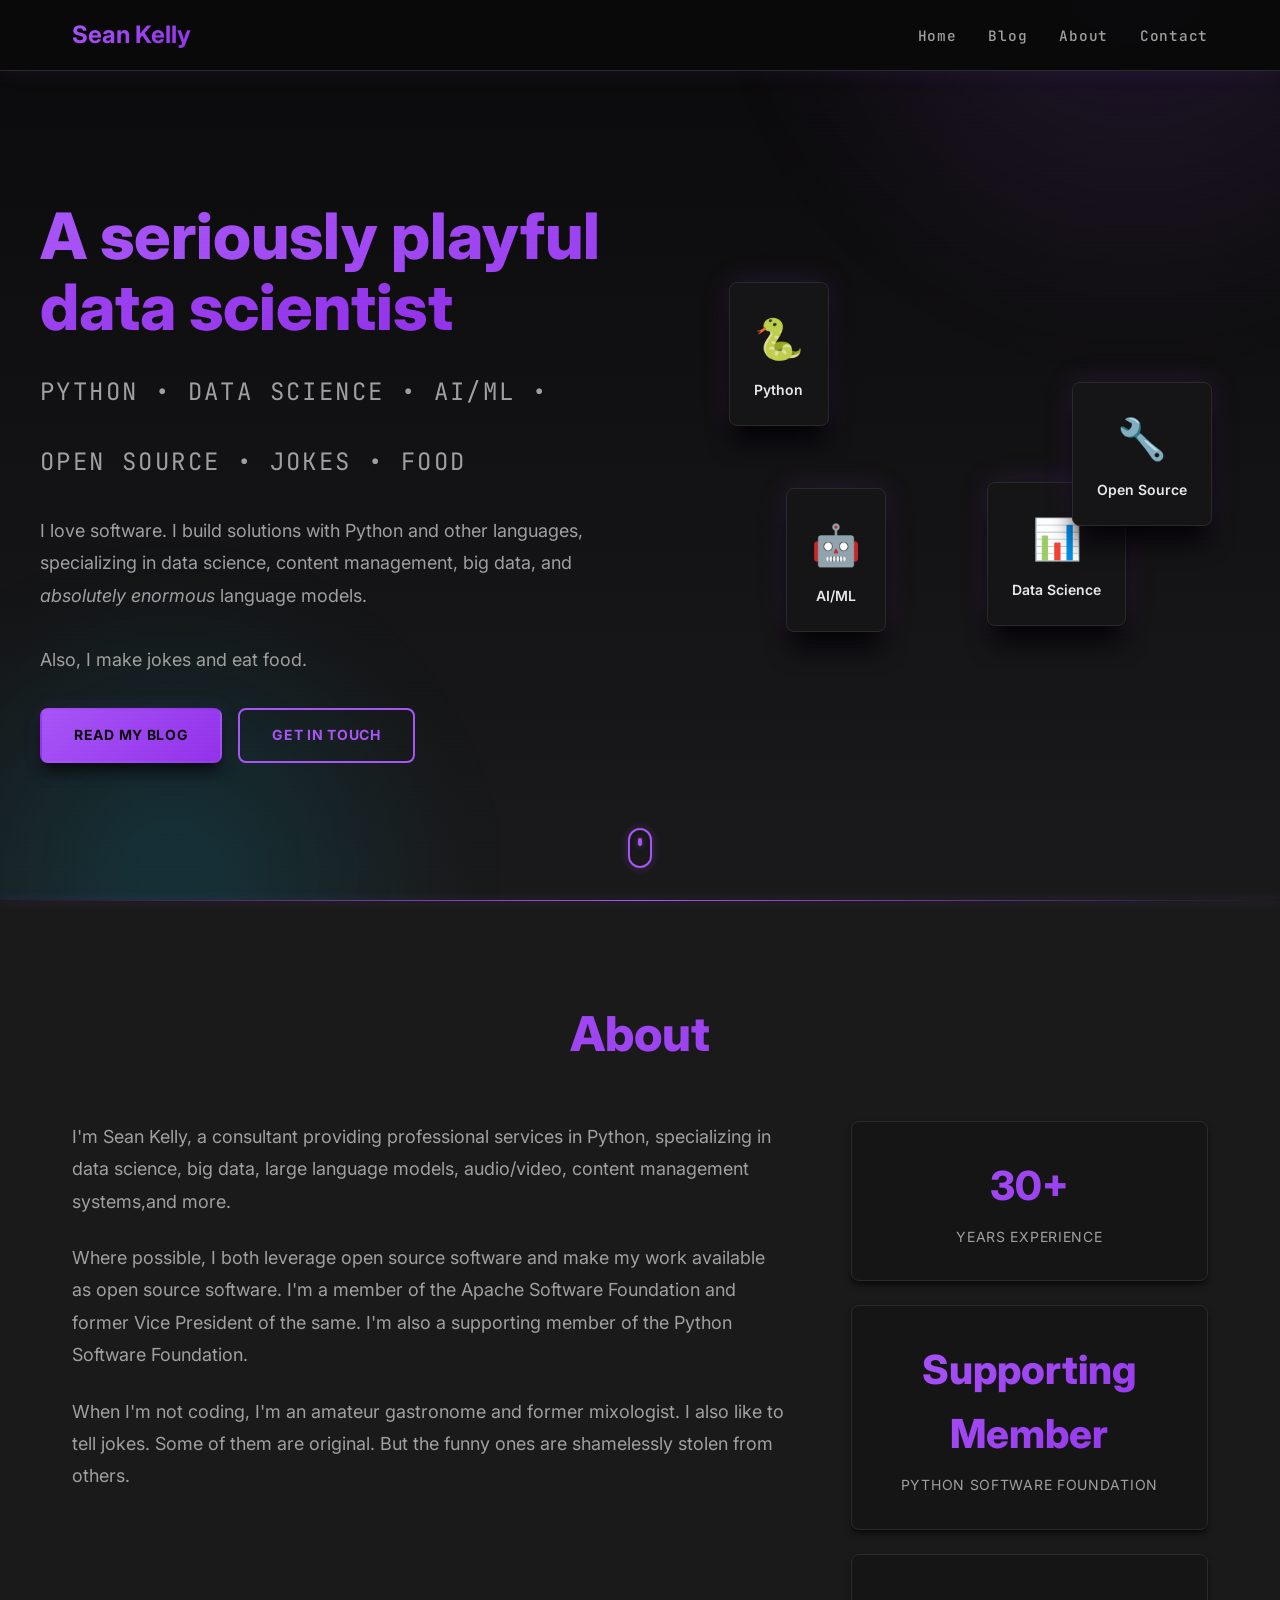
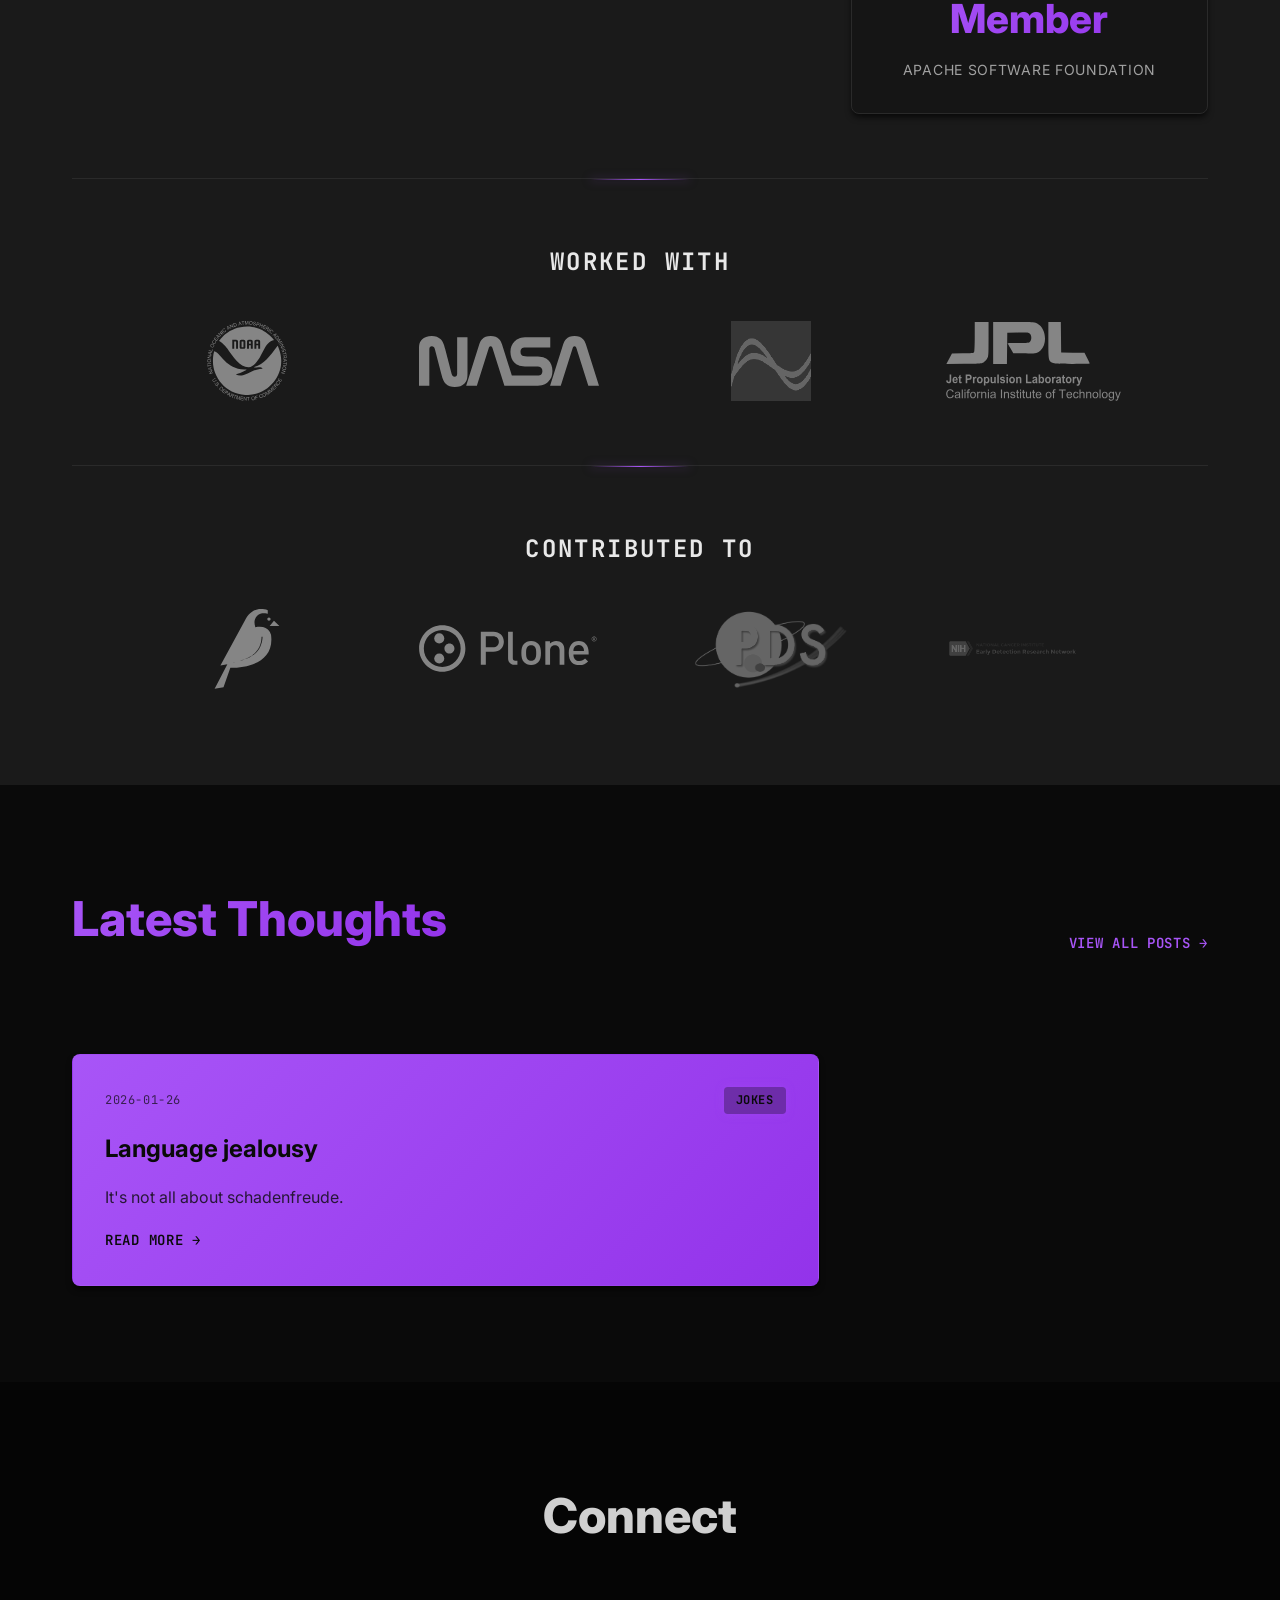
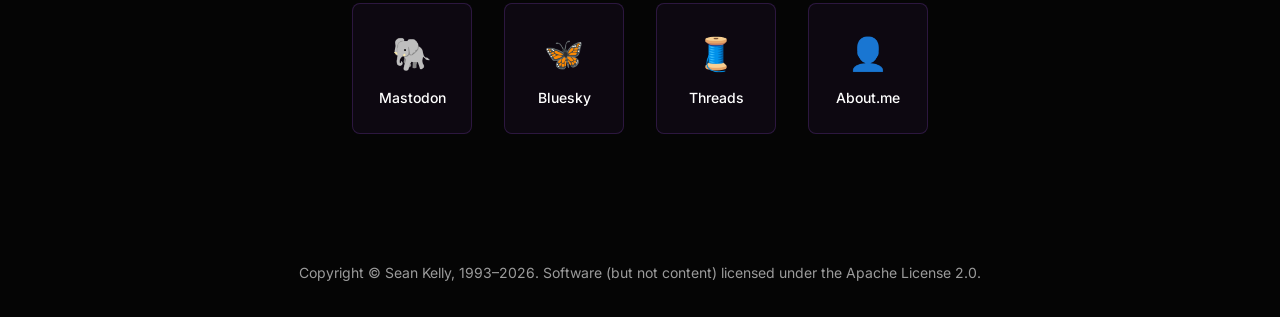
==== commit d5db1fb0: "Swap Plone and Wagtail" ====
--- a/index.html
+++ b/index.html
@@ -145,15 +145,16 @@
                     <h3 class="clients-title">Contributed To</h3>
                     <div class="clients-grid">
                         <div class="client-logo">
-                            <a href="https://plone.org/" target="_blank" rel="noopener noreferrer" class="client-logo-link">
-                                <img src="images/logos/plone.svg" alt="Plone" onerror="this.style.display='none'; this.nextElementSibling.style.display='flex';">
-                                <div class="client-logo-fallback" style="display: none;">Plone</div>
-                            </a>
-                        </div>
-                        <div class="client-logo">
                             <a href="https://wagtail.org/" target="_blank" rel="noopener noreferrer" class="client-logo-link">
                                 <img src="images/logos/wagtail.svg" alt="Wagtail" onerror="this.style.display='none'; this.nextElementSibling.style.display='flex';">
                                 <div class="client-logo-fallback" style="display: none;">Wagtail</div>
+                            </a>
+                        </div>
+                        <div class="client-logo">
+                            <a href="https://plone.org/" target="_blank" rel="noopener noreferrer" class="client-logo-link">
+                                <img src="images/logos/plone.svg" alt="Plone"
+                                    onerror="this.style.display='none'; this.nextElementSibling.style.display='flex';">
+                                <div class="client-logo-fallback" style="display: none;">Plone</div>
                             </a>
                         </div>
                         <div class="client-logo">
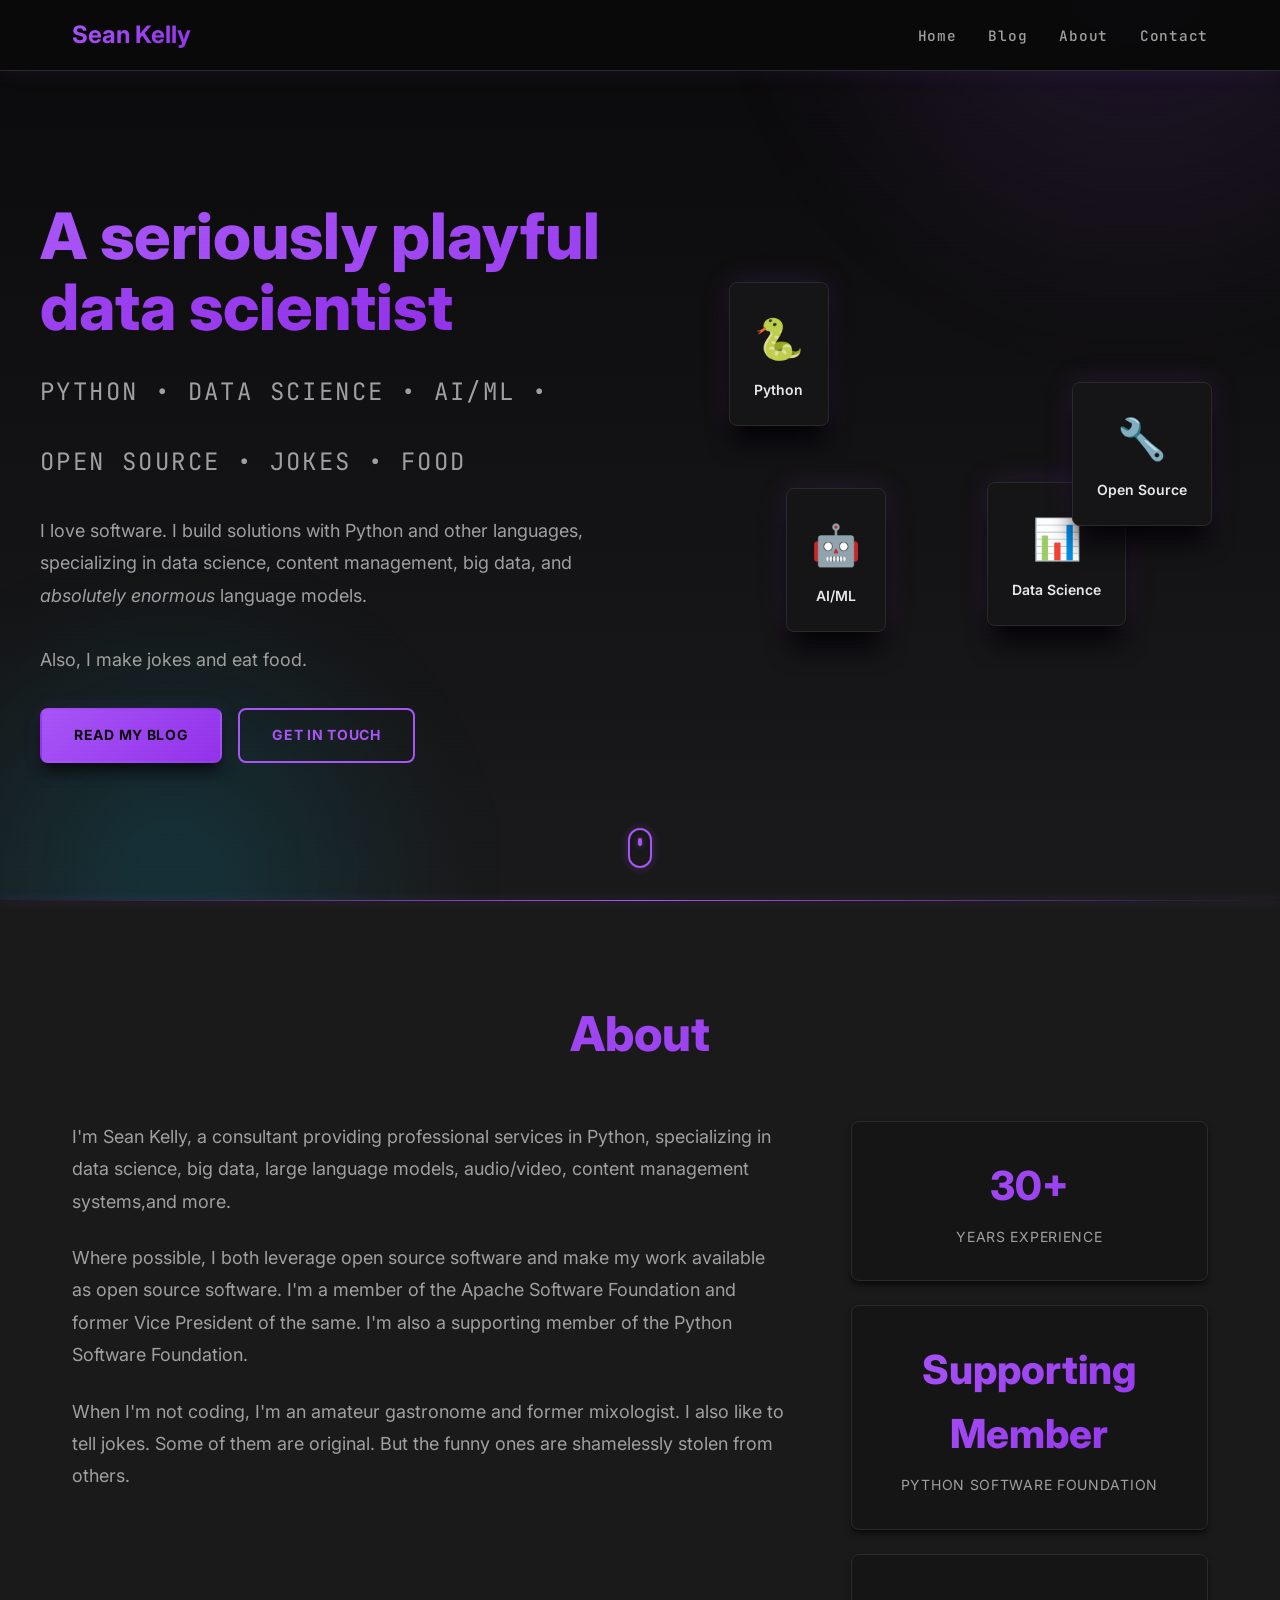
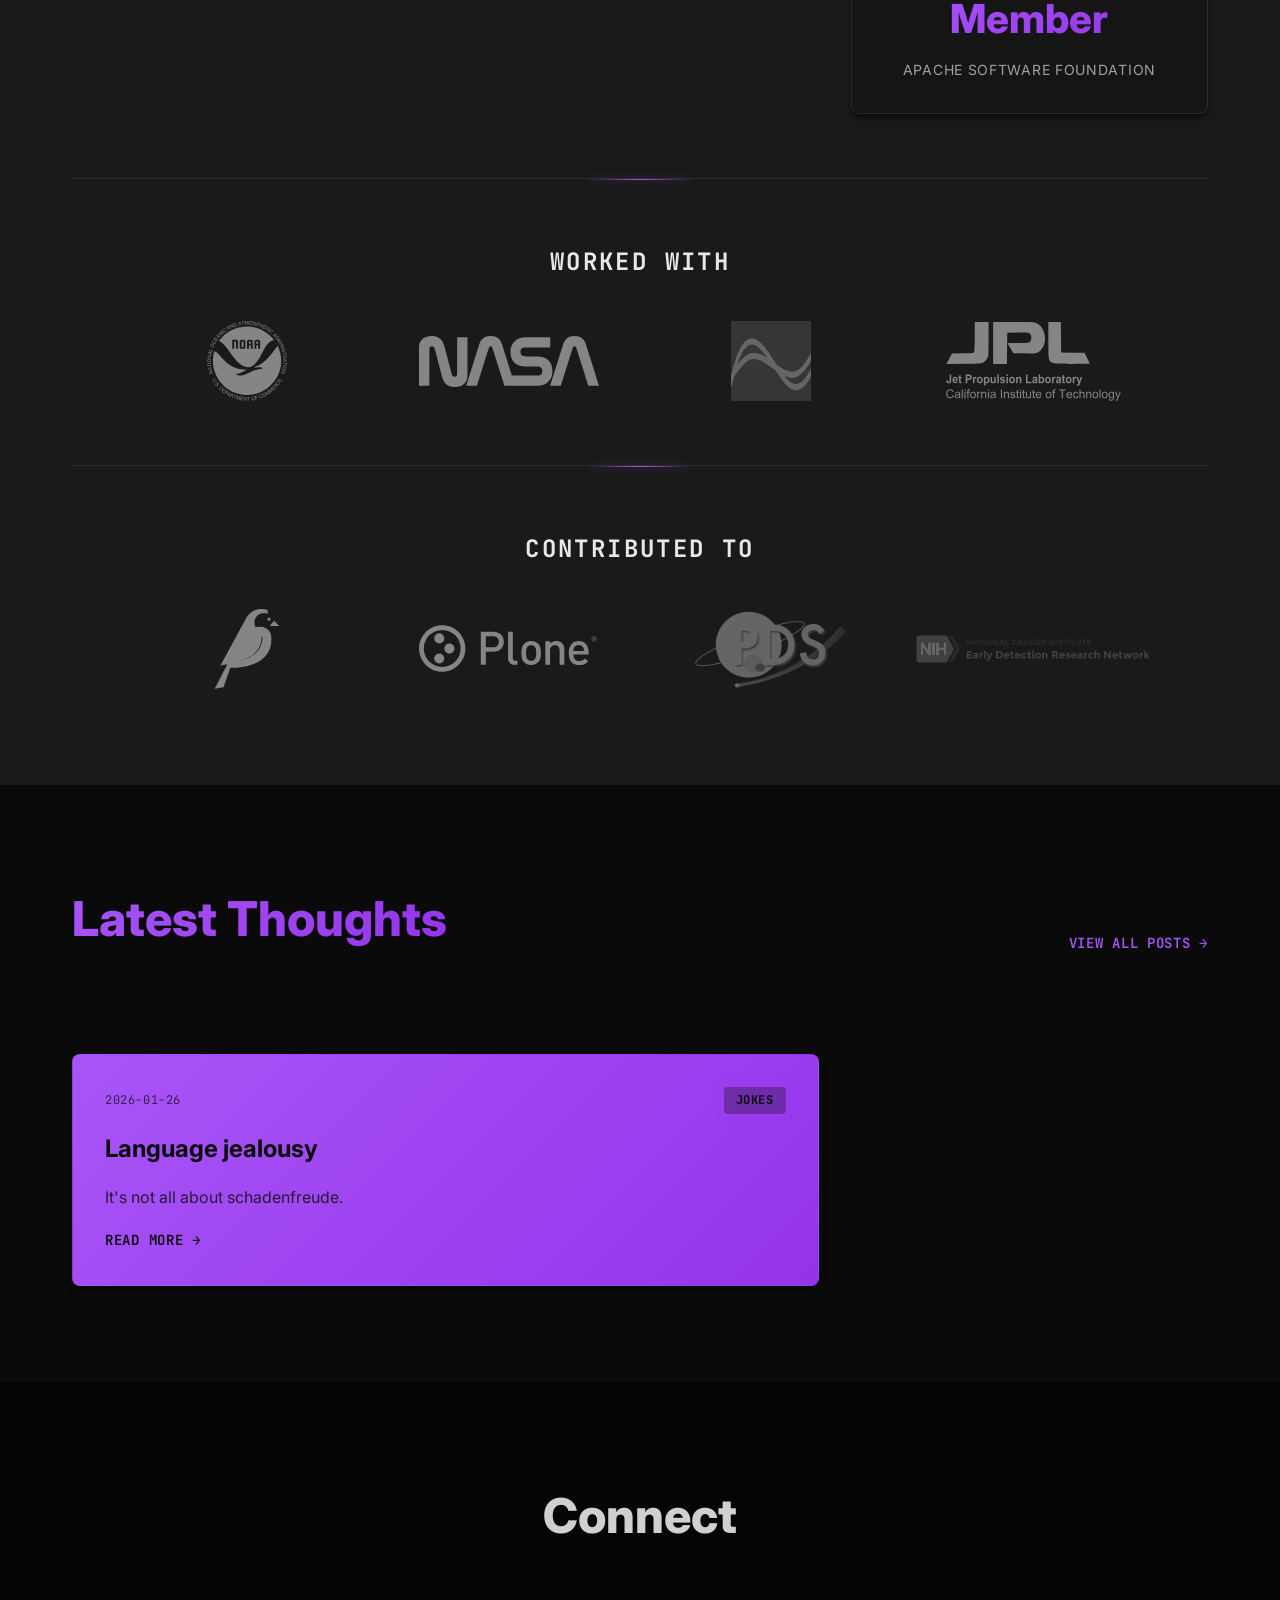
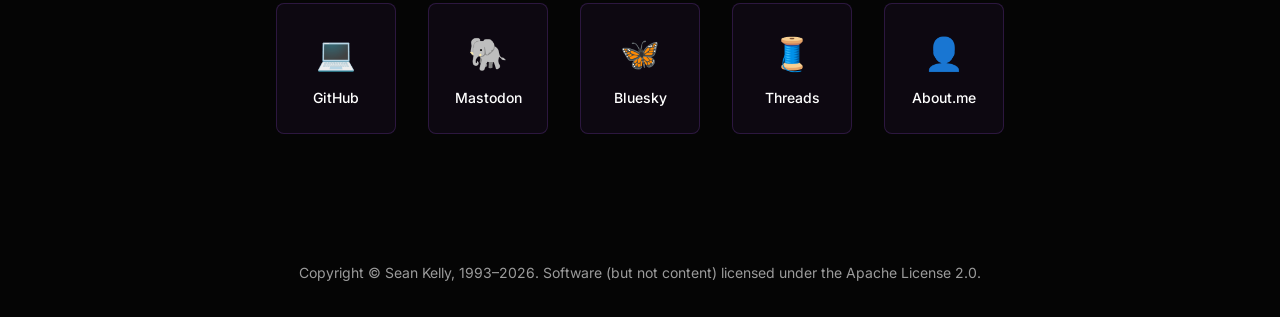
==== commit 444a1fd1: "Add GitHub" ====
--- a/index.html
+++ b/index.html
@@ -211,6 +211,10 @@
                         <span class="social-label">Twitter</span>
                     </a>
                     -->
+                    <a href="https://github.com/nutjob4life" class="social-link" target="_blank" rel="noopener noreferrer">
+                        <span class="social-icon">💻</span>
+                        <span class="social-label">GitHub</span>
+                    </a>
                     <a href="https://fosstodon.org/@nutjob4life" class="social-link" rel="me noopener noreferrer" target="_blank">
                         <span class="social-icon">🐘</span>
                         <span class="social-label">Mastodon</span>
--- a/styles.css
+++ b/styles.css
@@ -704,6 +704,22 @@
     opacity: 0.7;
 }
 
+/* Scale up the edrn.png logo to match other logos better */
+/* Safari-compatible approach: use width/height with vendor prefixes */
+.client-logo img[src*="edrn"] {
+    width: 130% !important;
+    height: 130% !important;
+    max-width: none !important;
+    /* Use width/height for Safari, transform might conflict with parent hover */
+}
+
+/* Ensure hover effect works - override parent transform for this specific logo */
+.client-logo:hover img[src*="edrn"] {
+    width: 135% !important;
+    height: 135% !important;
+    /* Parent transform won't affect this since we're using width/height */
+}
+
 .client-logo:hover img {
     opacity: 1;
 }
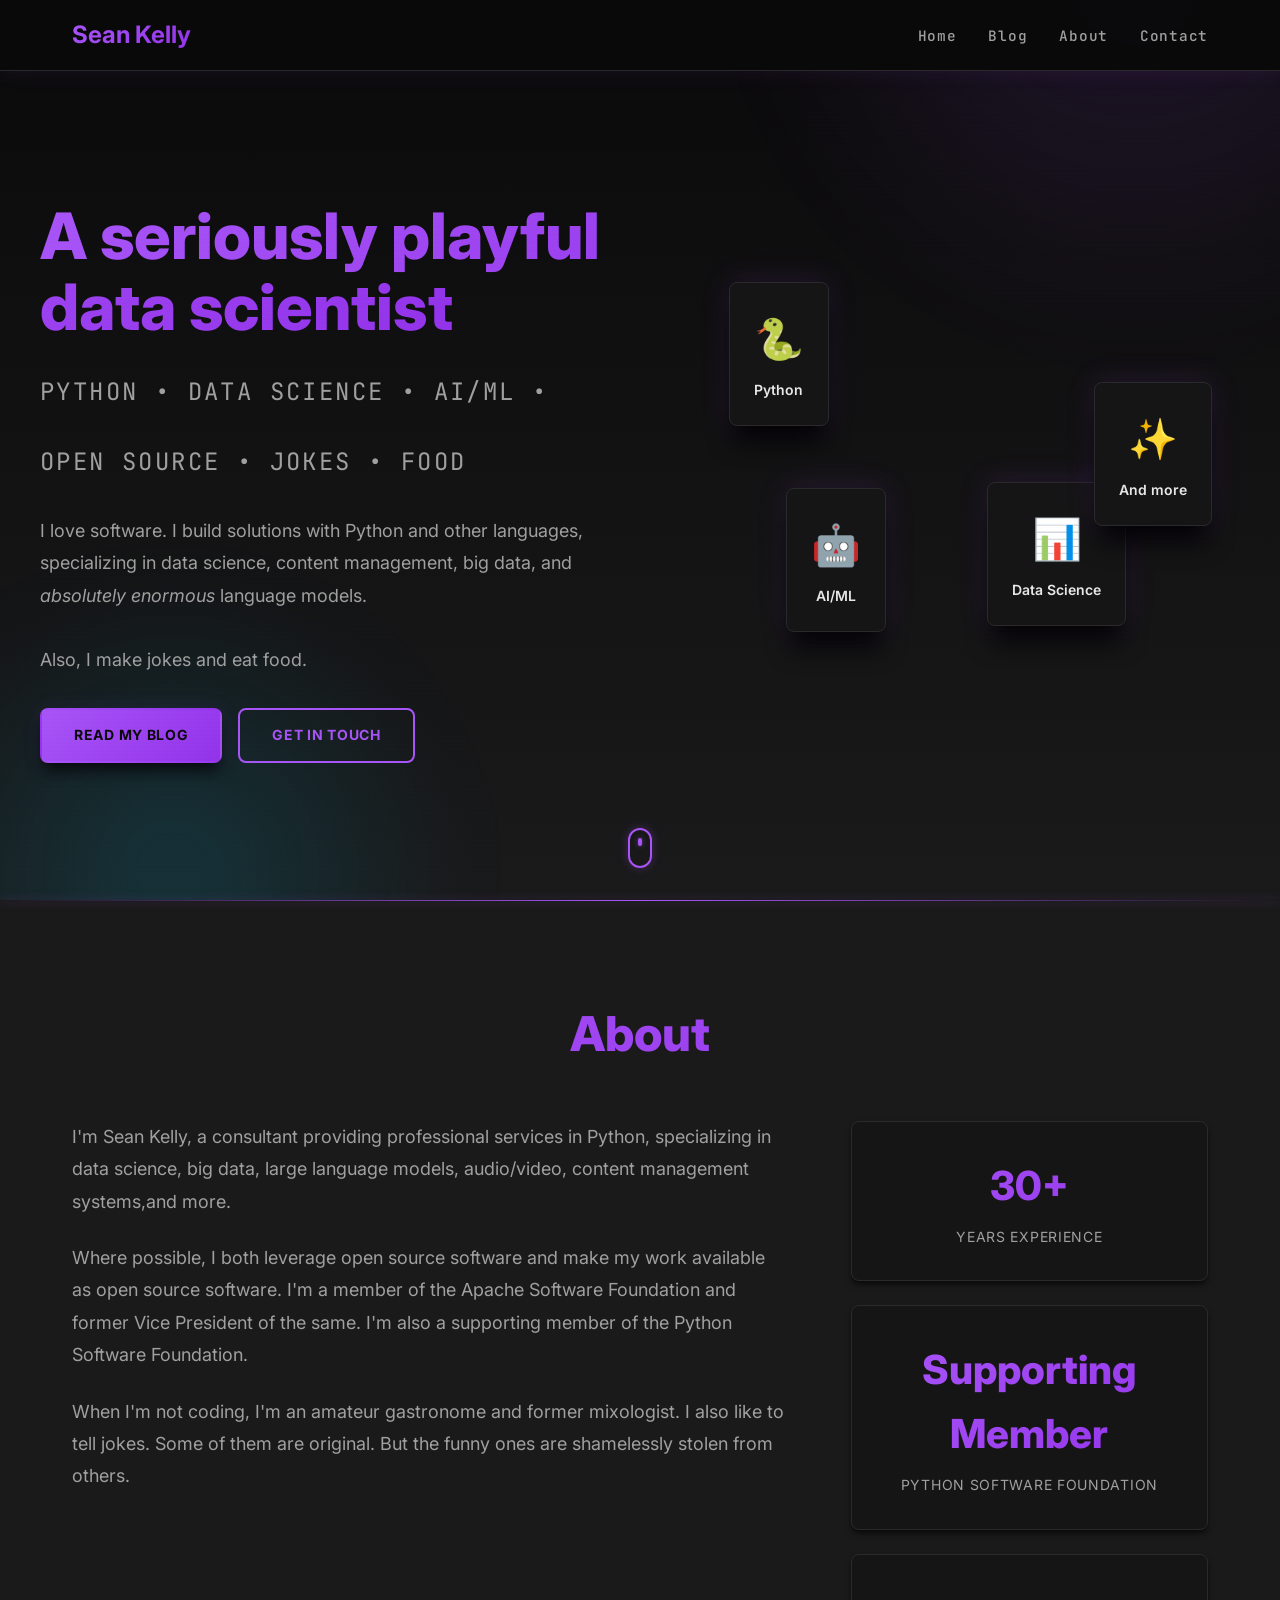
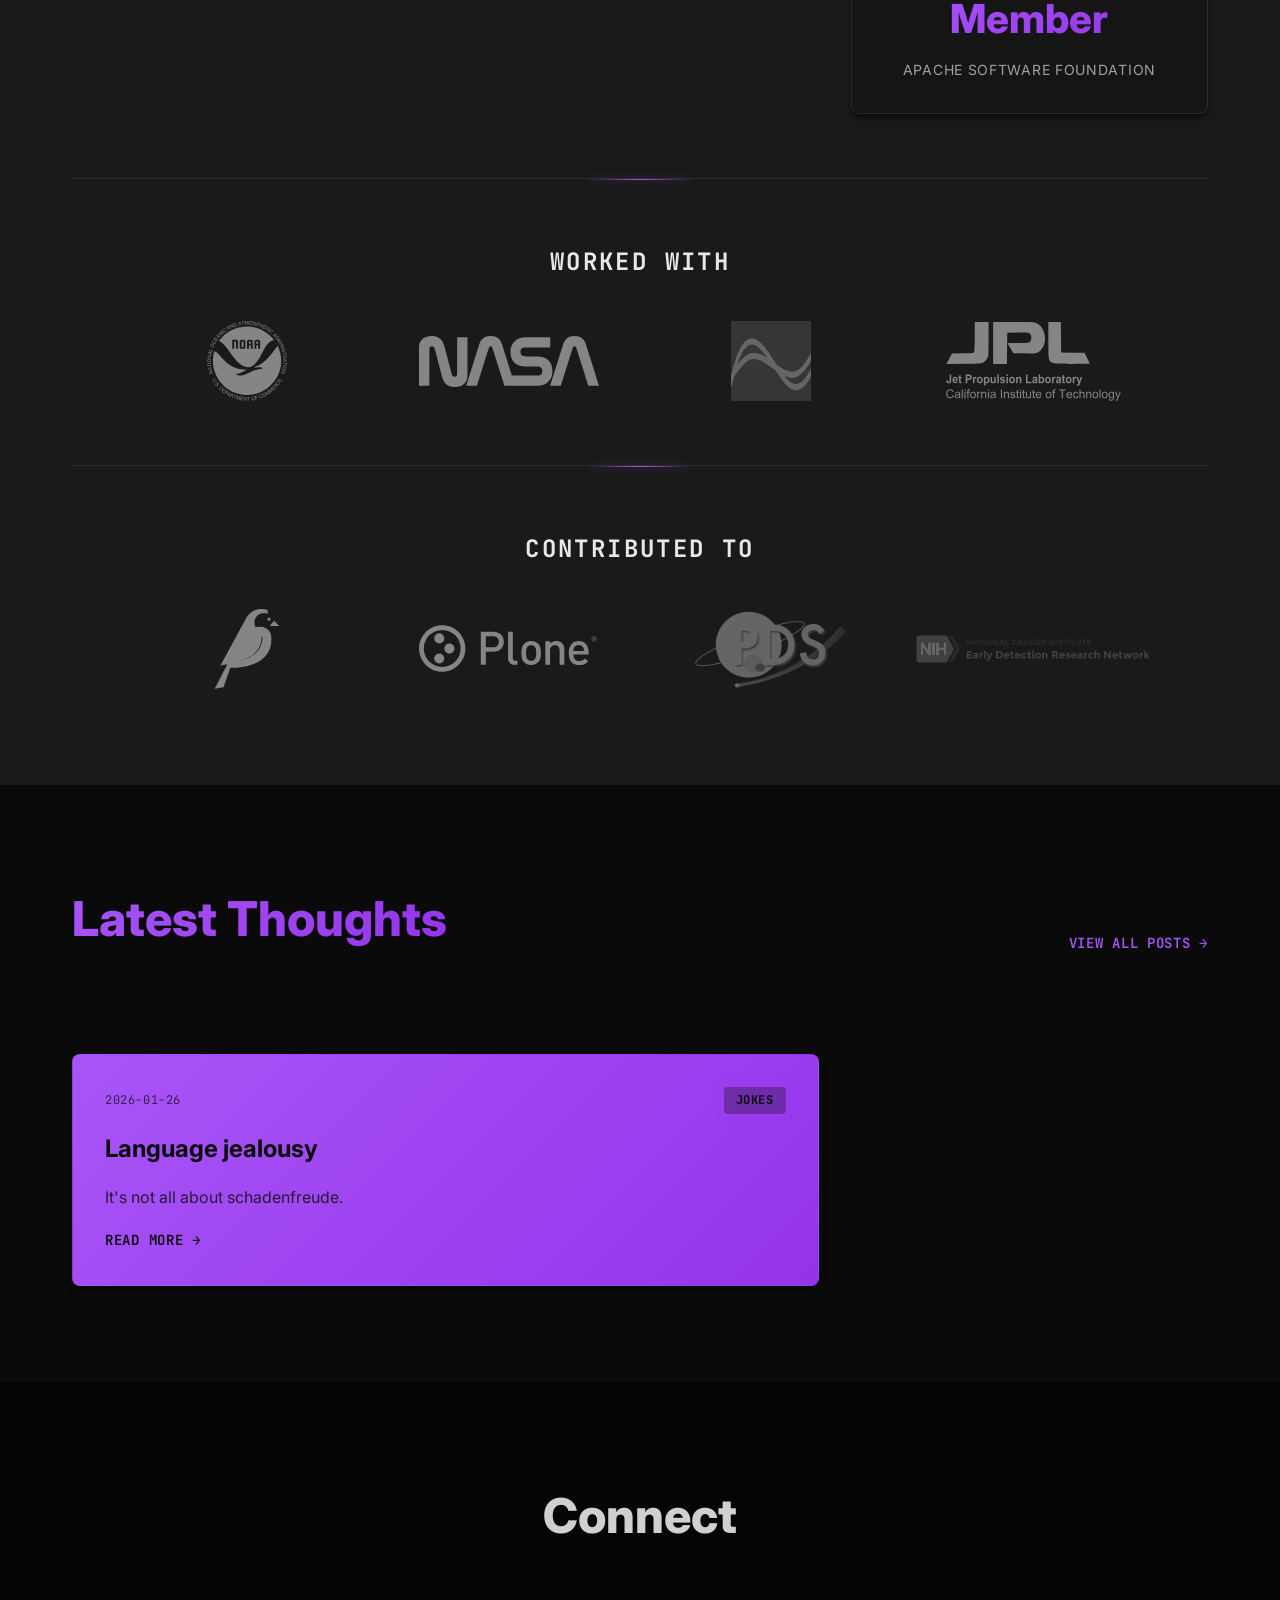
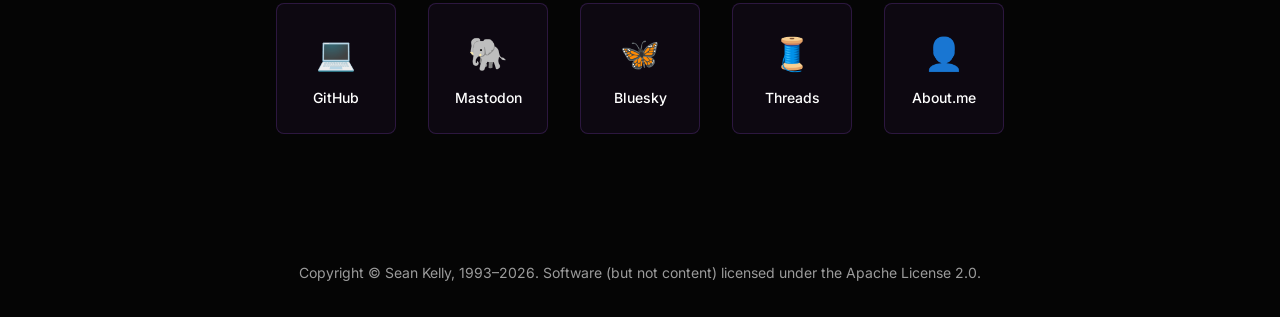
==== commit 3b23be47: "Cards too crowded" ====
--- a/index.html
+++ b/index.html
@@ -60,8 +60,8 @@
                         <div class="card-text">AI/ML</div>
                     </div>
                     <div class="floating-card card-4">
-                        <div class="card-icon">🔧</div>
-                        <div class="card-text">Open Source</div>
+                        <div class="card-icon">✨</div>
+                        <div class="card-text">And more</div>
                     </div>
                 </div>
             </div>
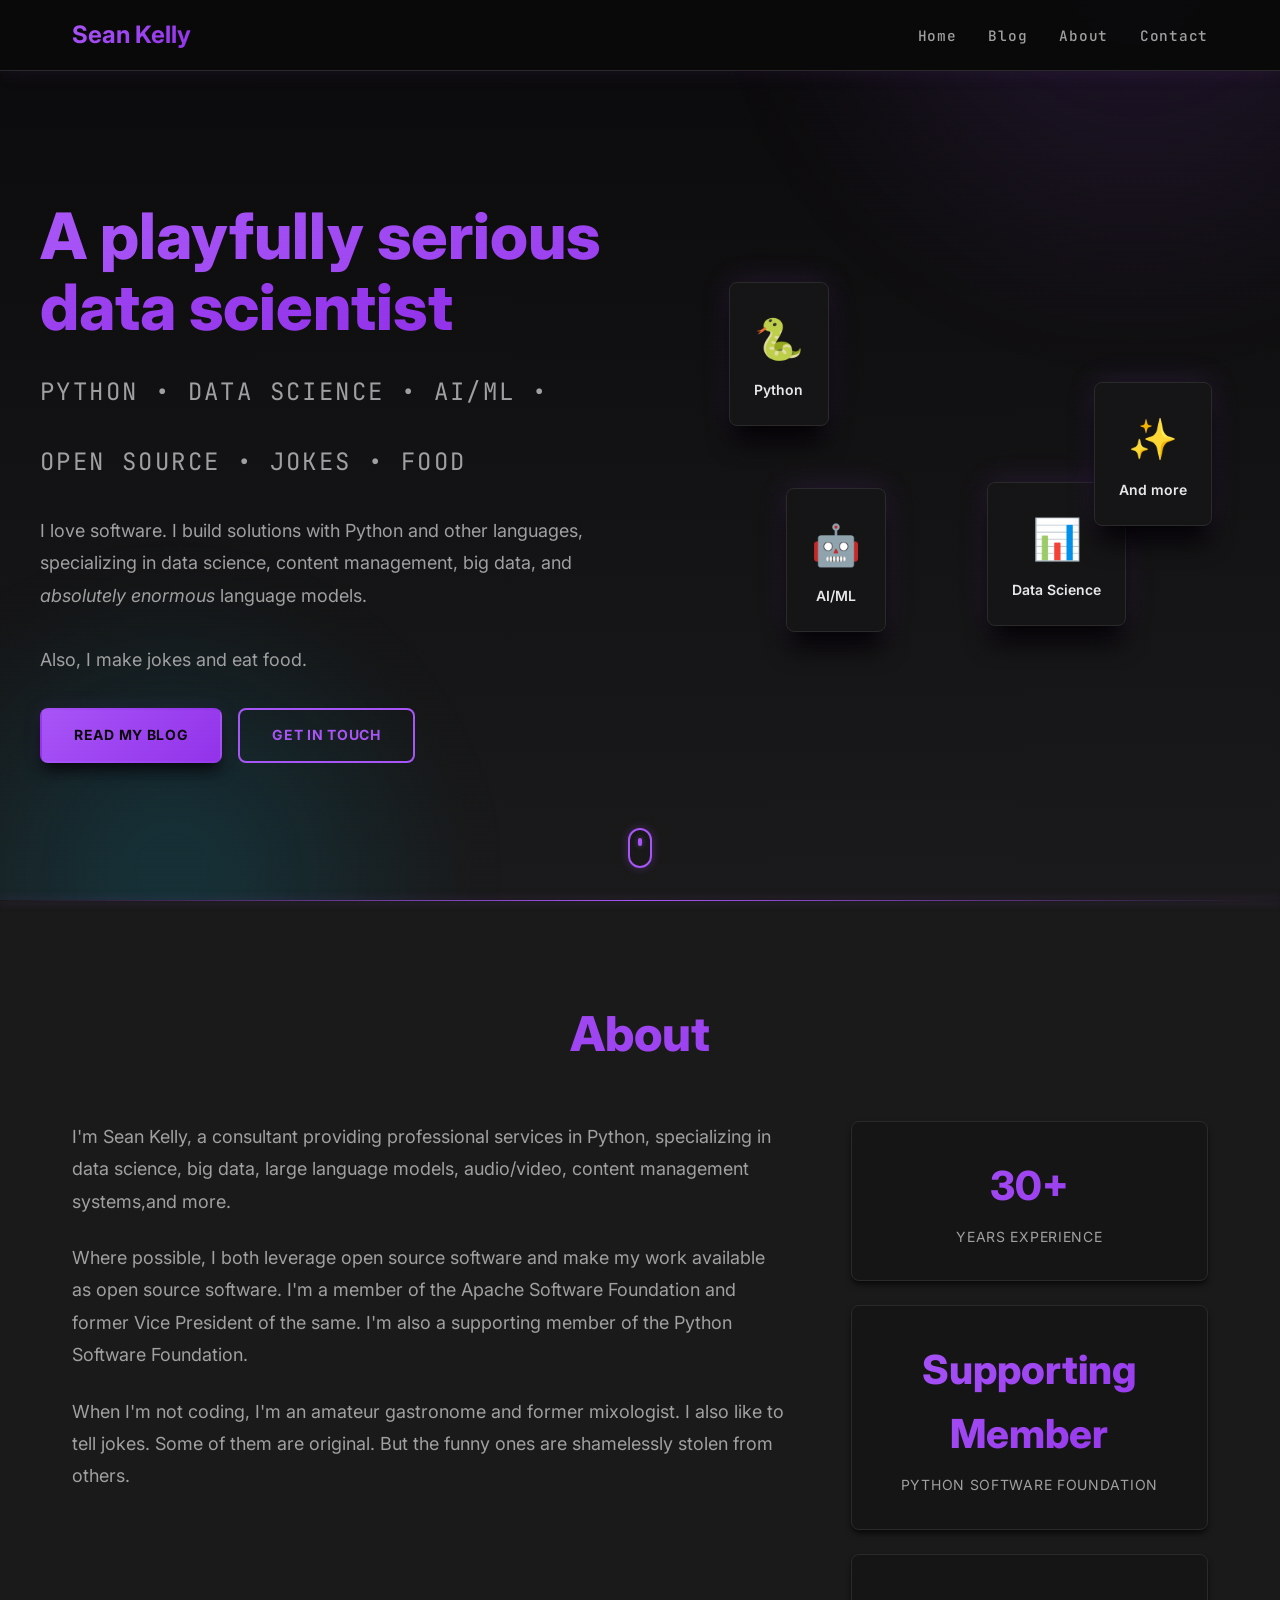
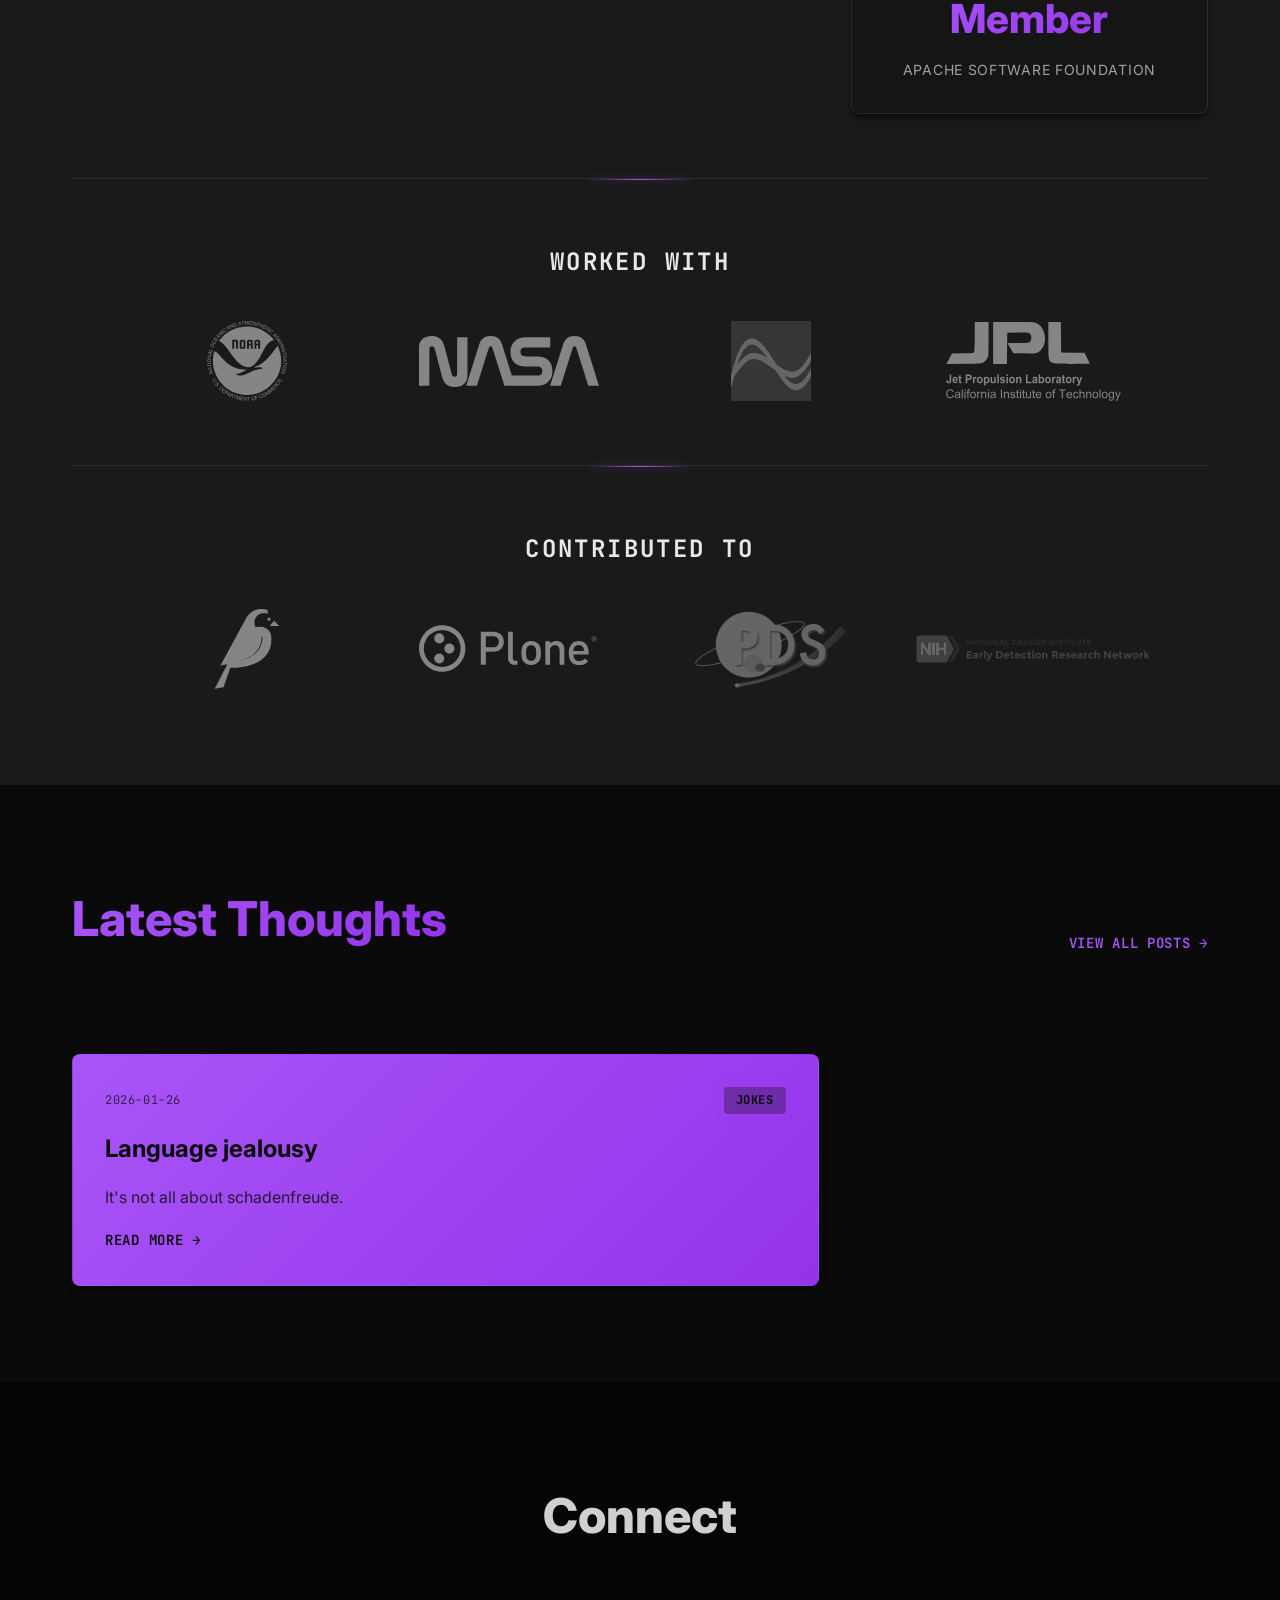
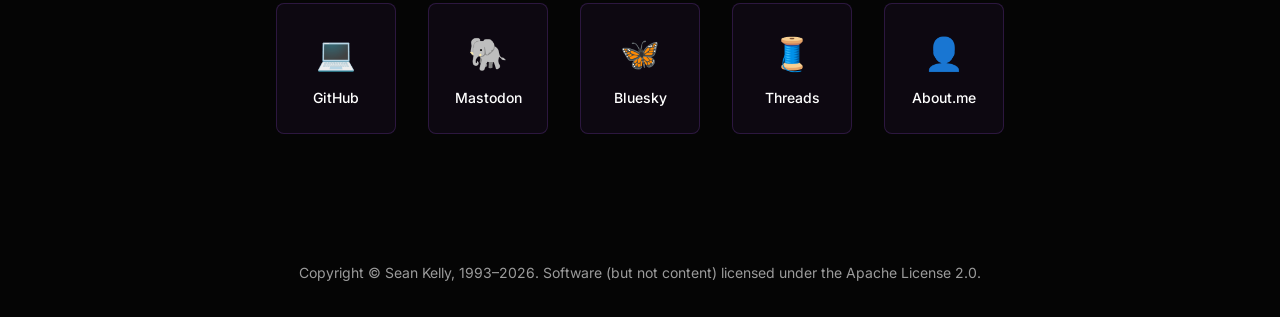
==== commit f5bdbd84: "swap classifications" ====
--- a/index.html
+++ b/index.html
@@ -29,7 +29,7 @@
             <div class="hero-content">
                 <div class="hero-text">
                     <h1 class="hero-title">
-                        <span class="gradient-text">A seriously playful data scientist</span>
+                        <span class="gradient-text">A playfully serious data scientist</span>
                         <br>
                         <span class="hero-subtitle">Python • Data Science • AI/ML • Open Source • Jokes • Food</span>
                     </h1>
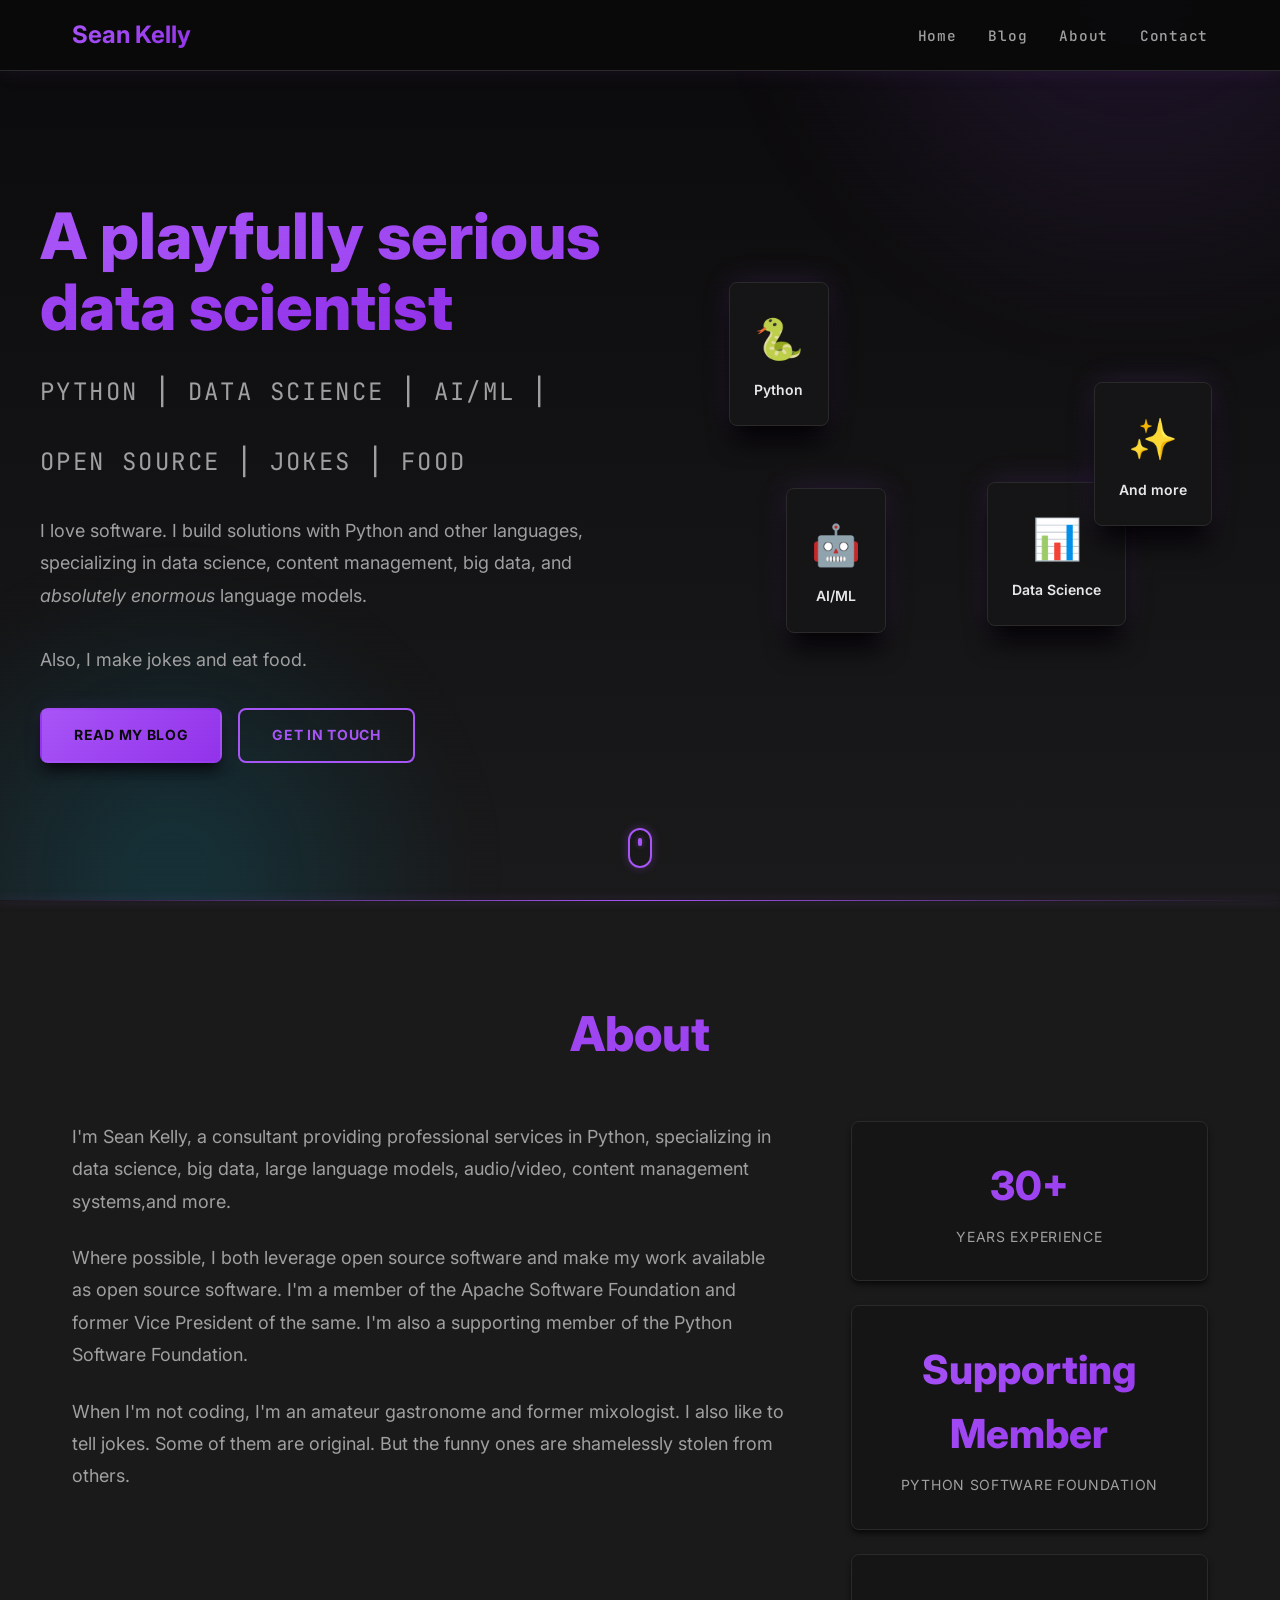
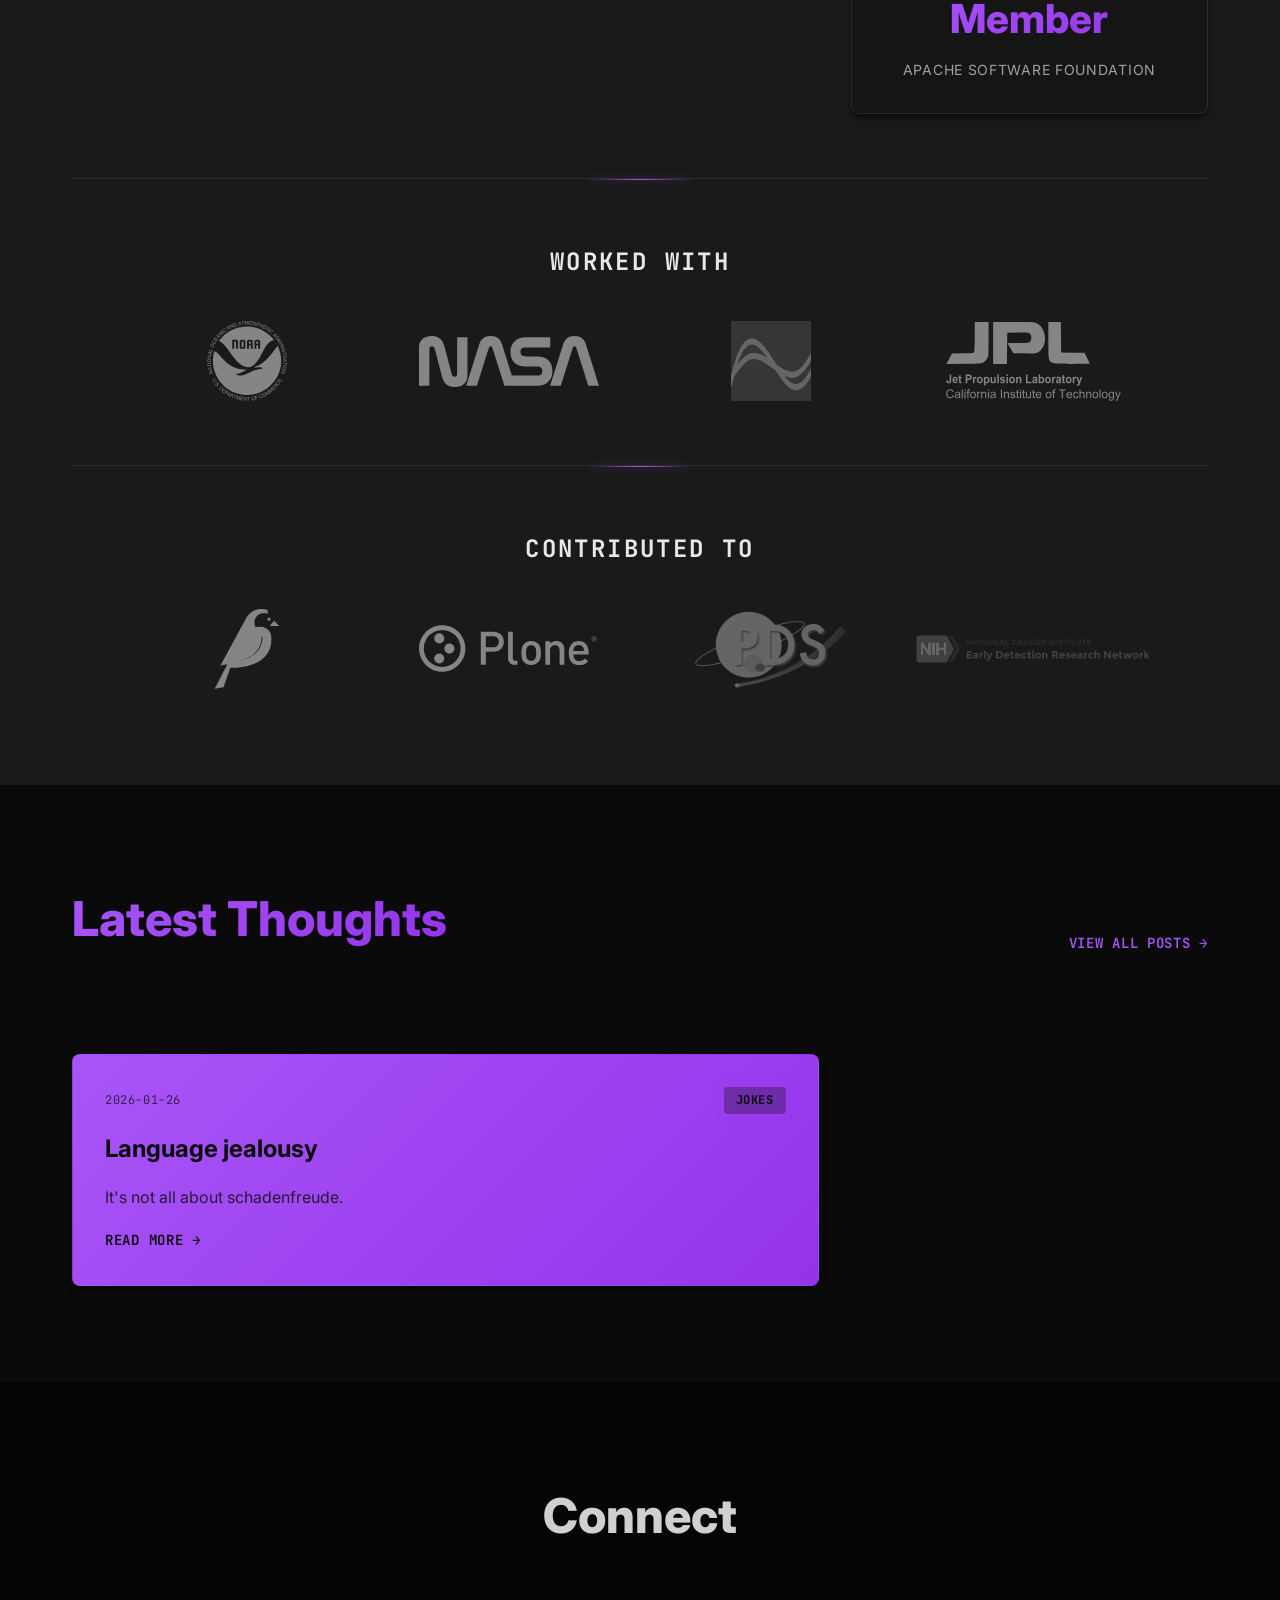
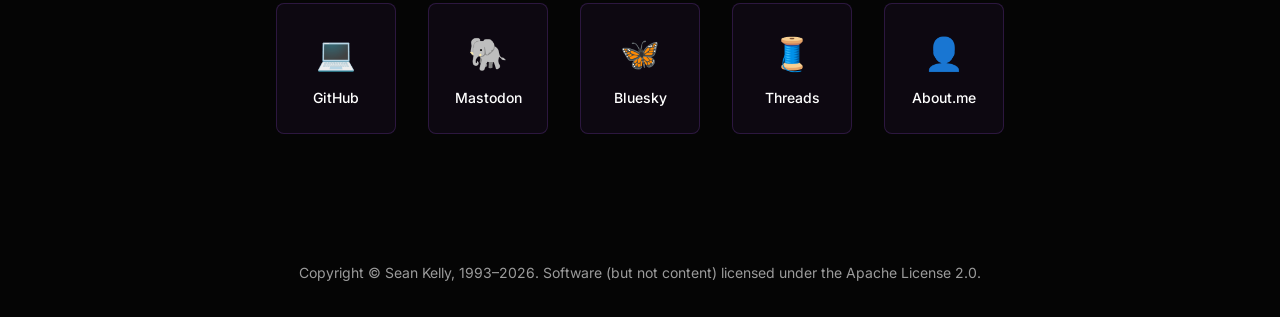
==== commit 330b560f: "Another post, another dollar" ====
--- a/index.html
+++ b/index.html
@@ -3,7 +3,7 @@
 <head>
     <meta charset="UTF-8">
     <meta name="viewport" content="width=device-width, initial-scale=1.0">
-    <title>Sean Kelly | Independent Consultant & Technologist</title>
+    <title>Sean Kelly │ A playfully serious data scientist</title>
     <meta name="description" content="Sean Kelly — Python, data science, AI/ML, open source software, jokes, food">
     <link rel="stylesheet" href="styles.css">
     <link rel="preconnect" href="https://fonts.googleapis.com">
@@ -31,7 +31,7 @@
                     <h1 class="hero-title">
                         <span class="gradient-text">A playfully serious data scientist</span>
                         <br>
-                        <span class="hero-subtitle">Python • Data Science • AI/ML • Open Source • Jokes • Food</span>
+                        <span class="hero-subtitle">Python │ Data Science │ AI/ML │ Open Source │ Jokes │ Food</span>
                     </h1>
                     <p class="hero-description">
                         I love software. I build solutions with Python and other languages,
